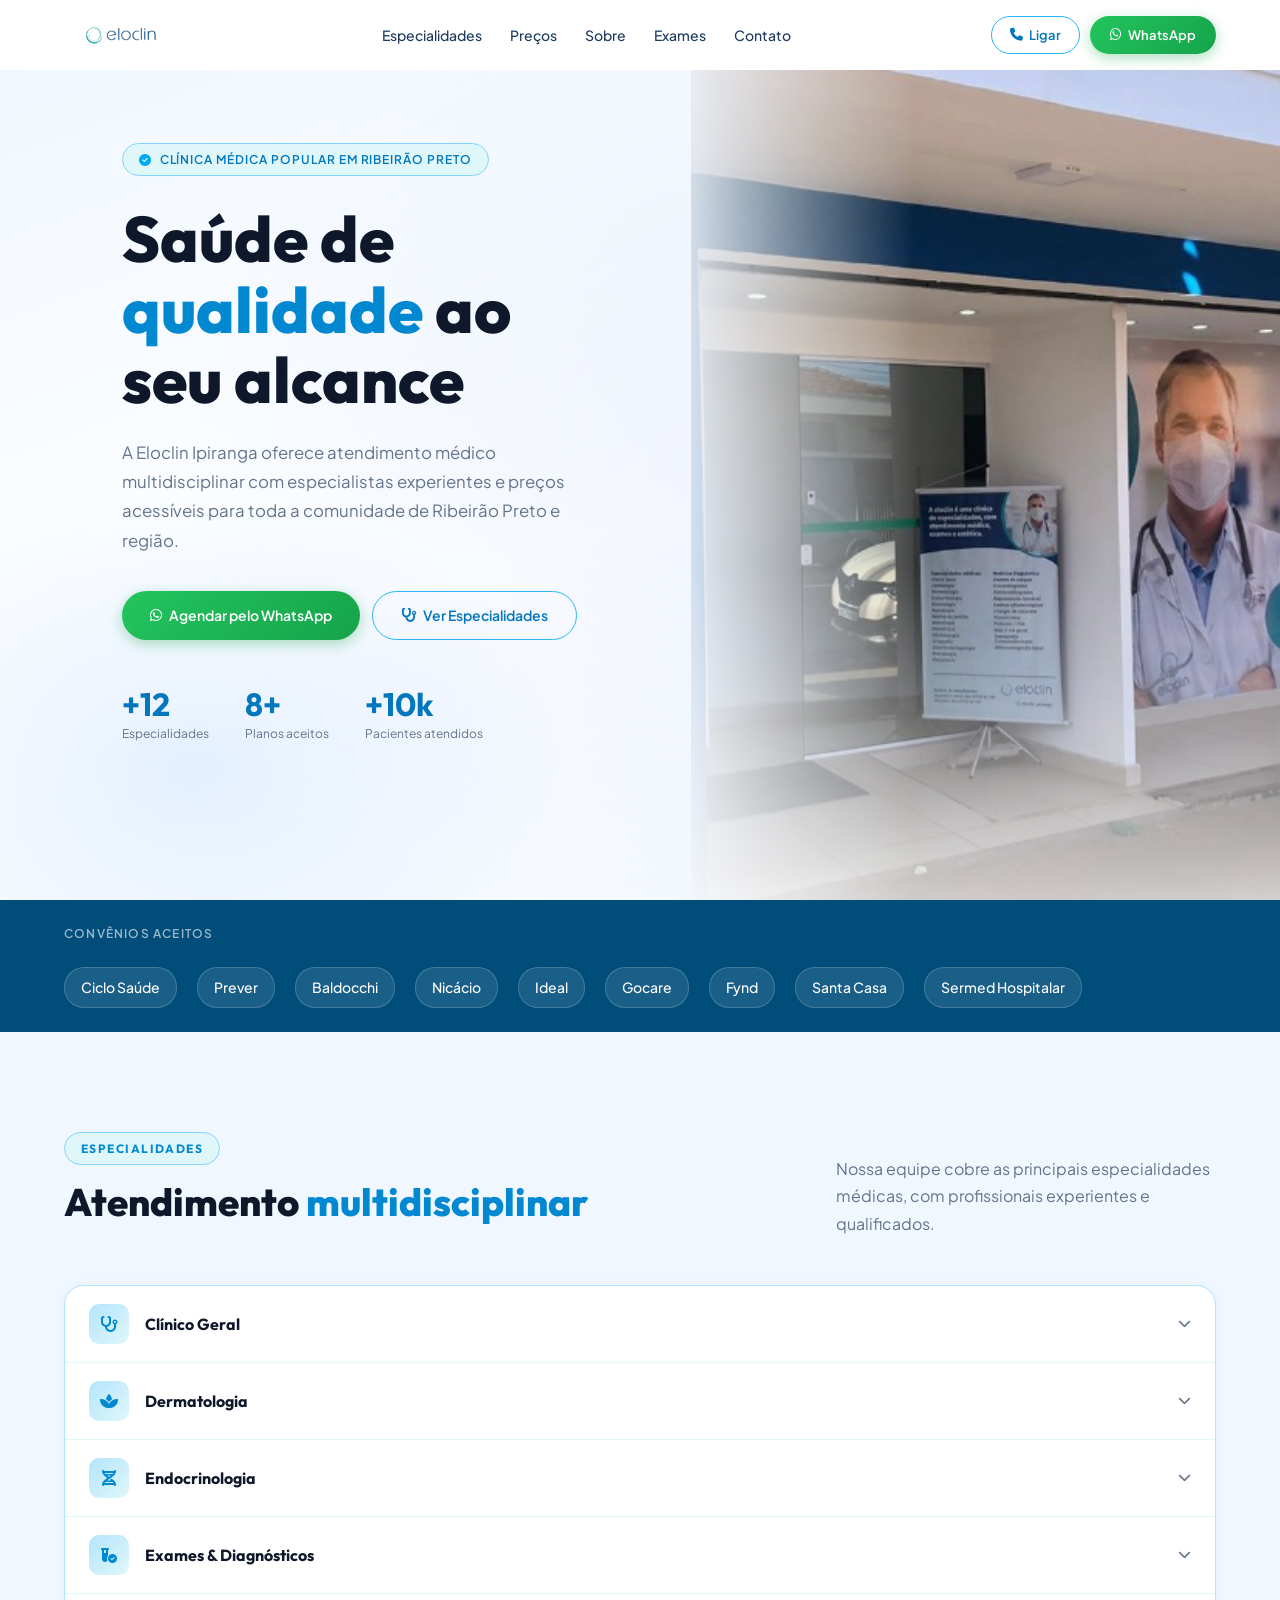
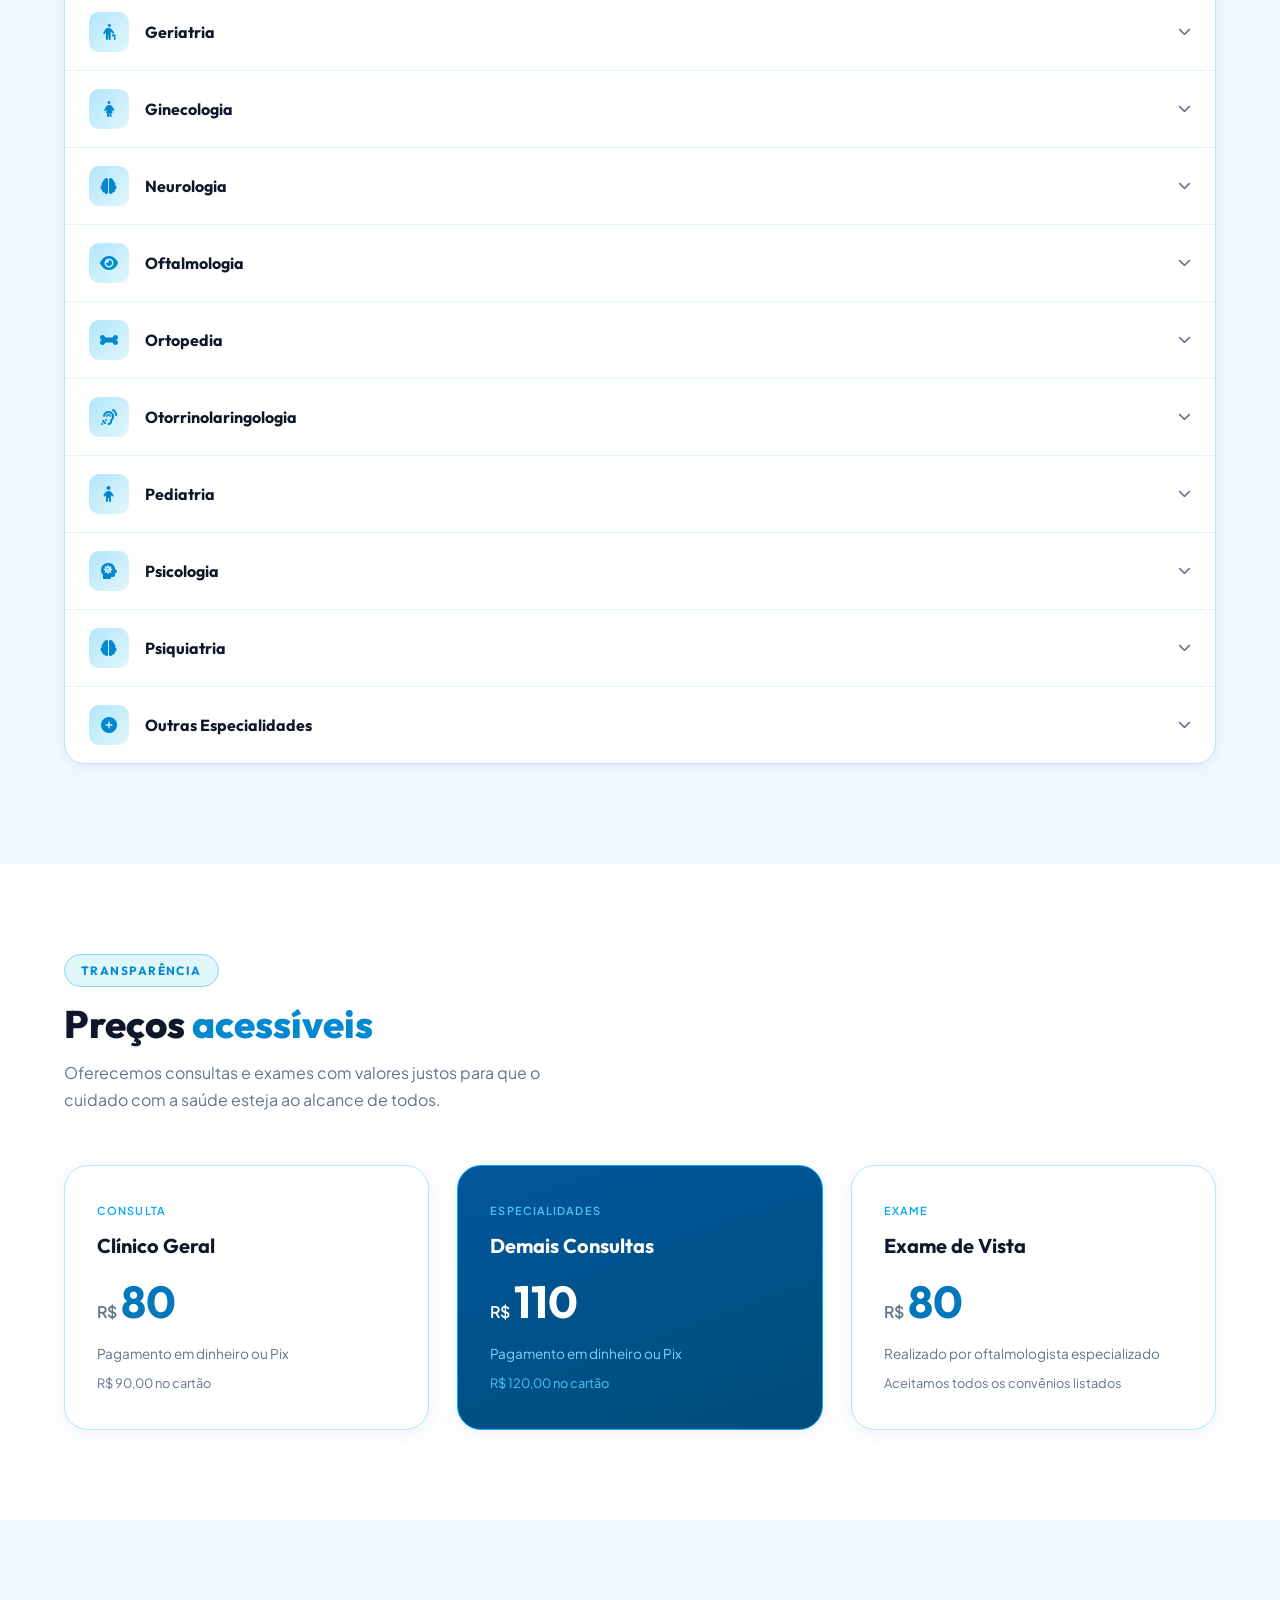
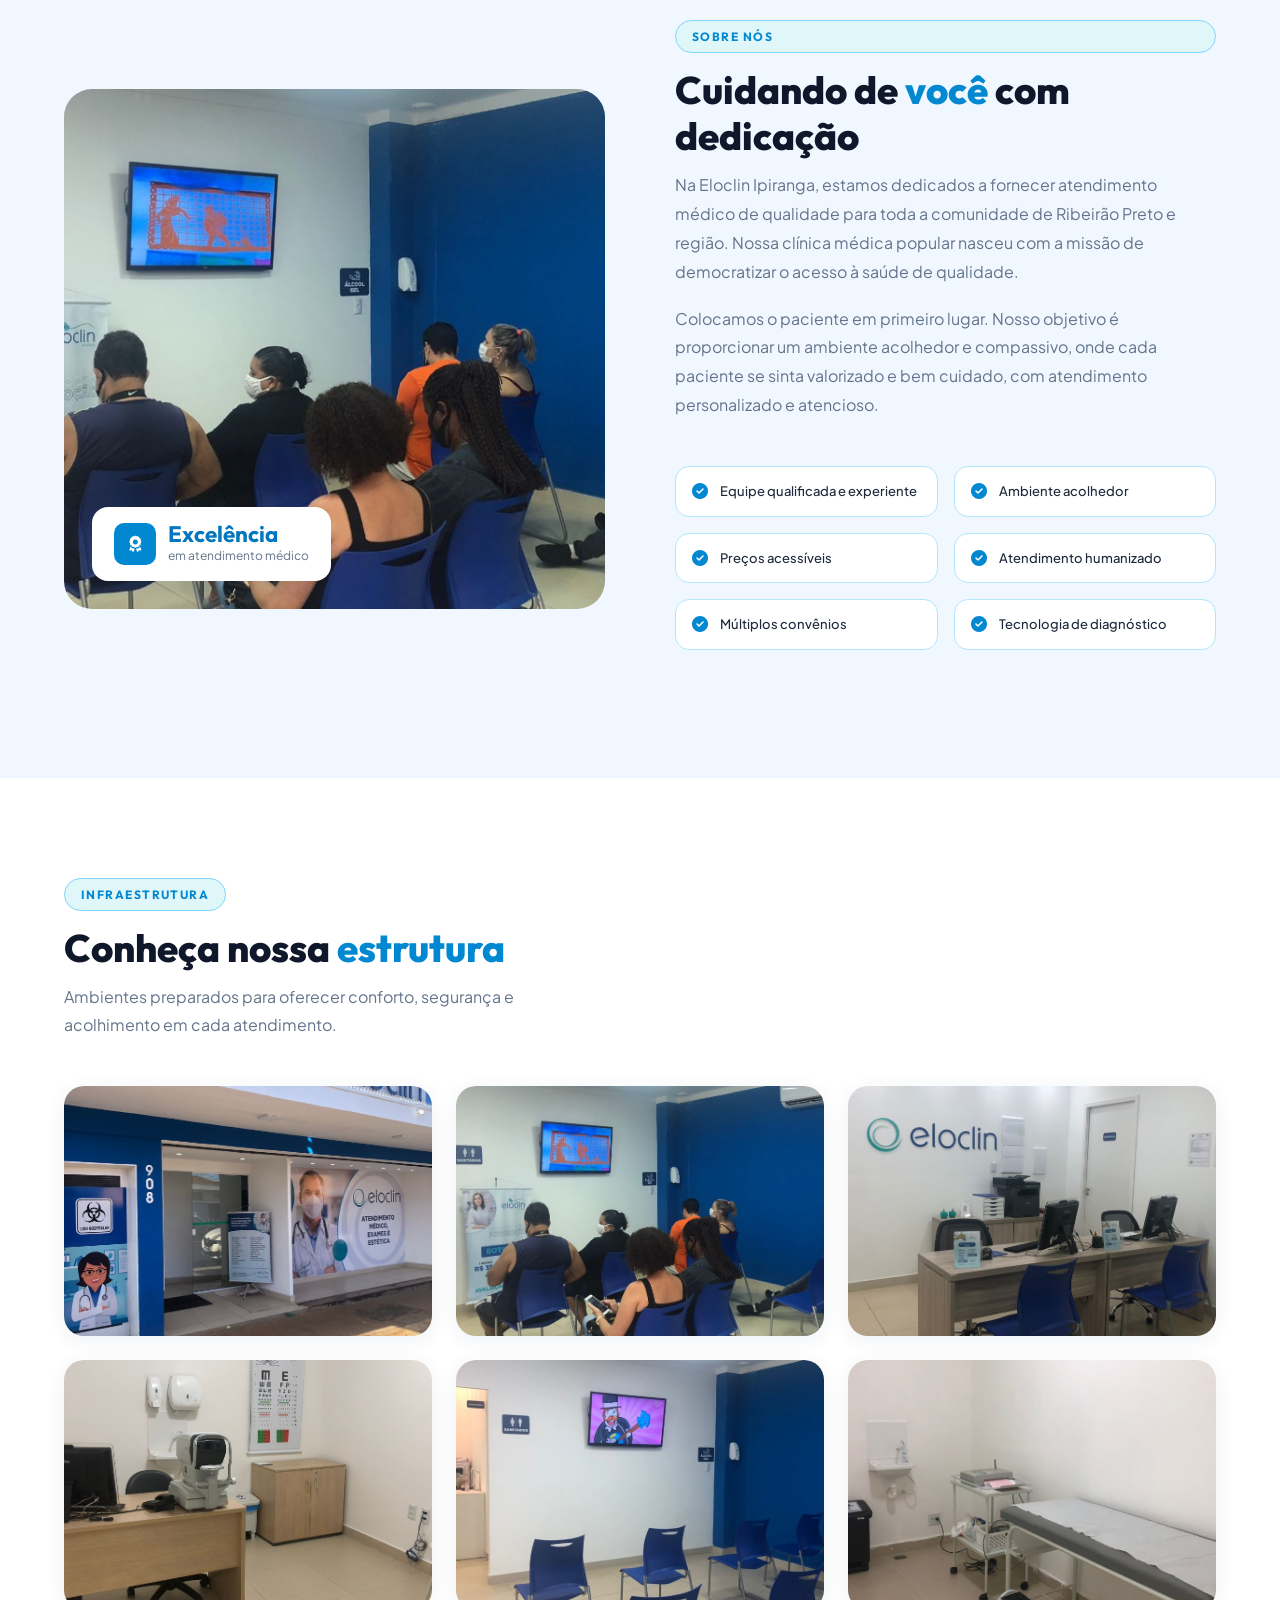
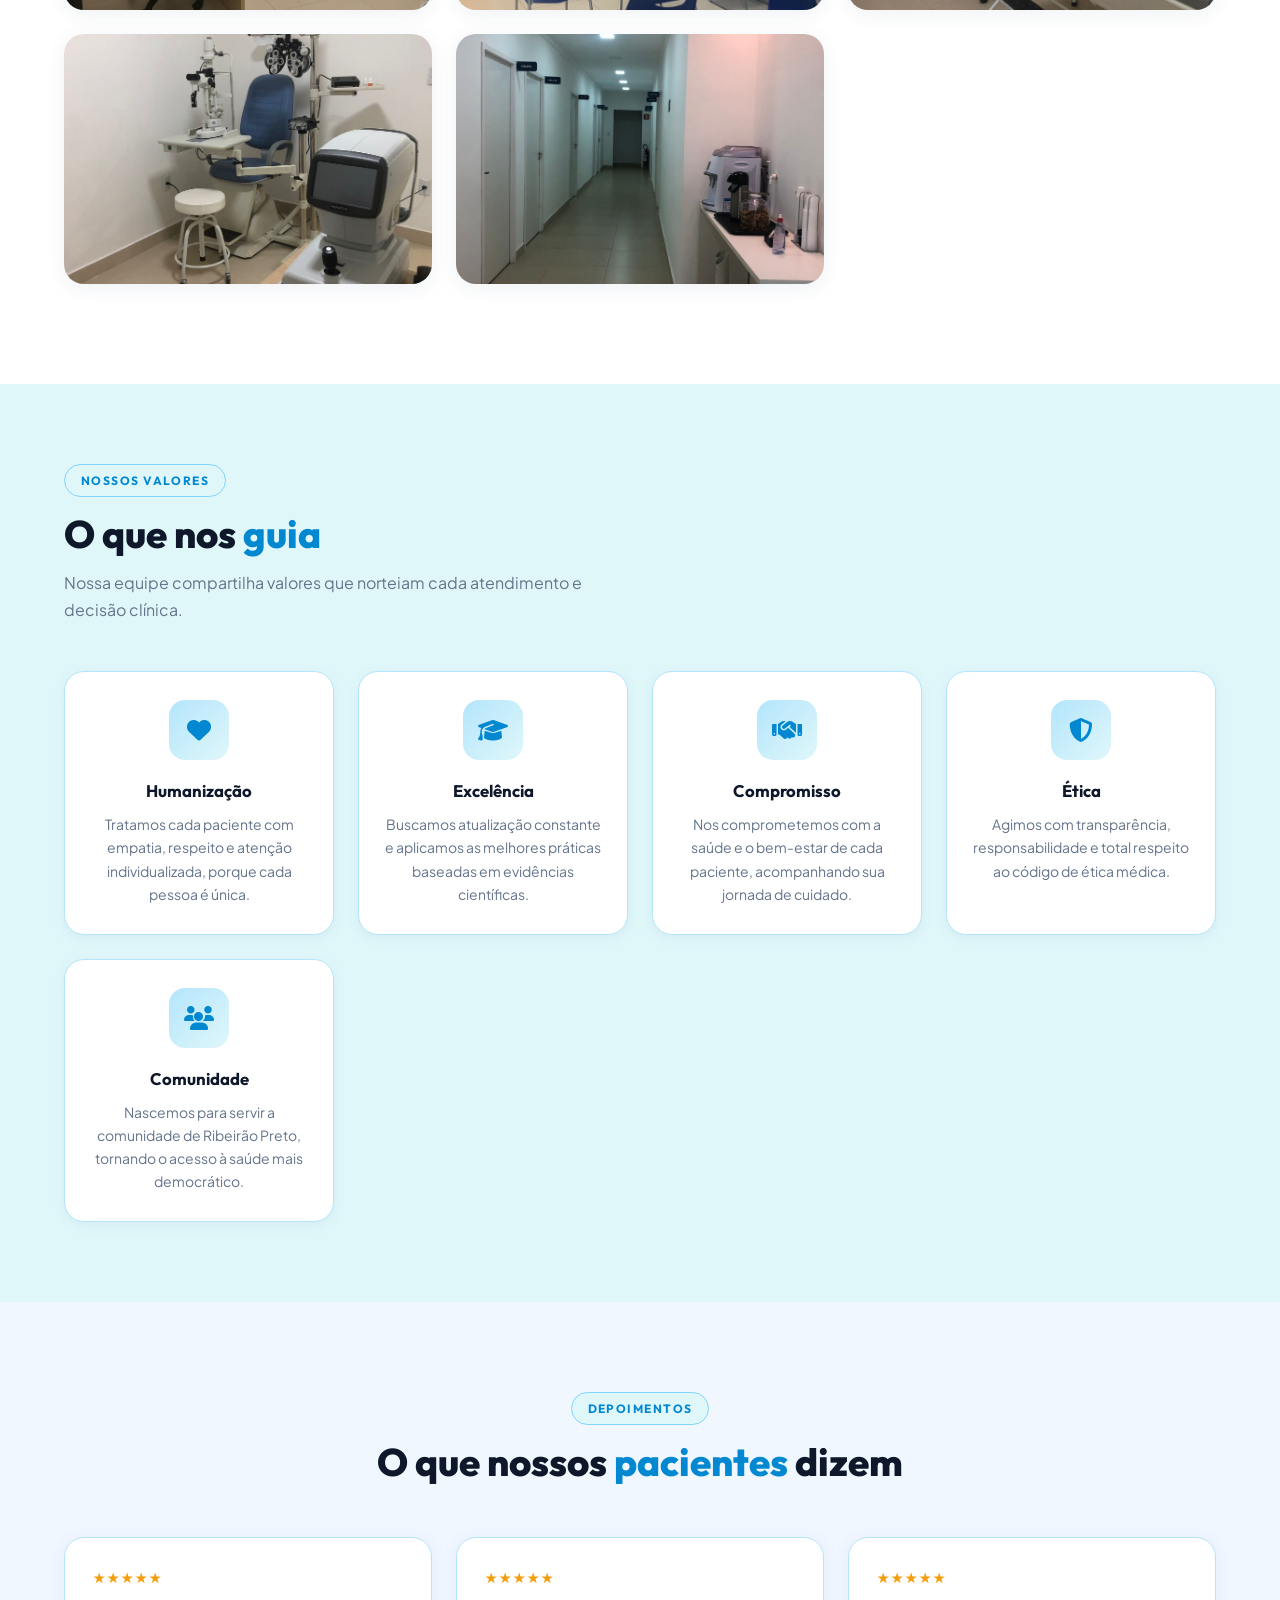
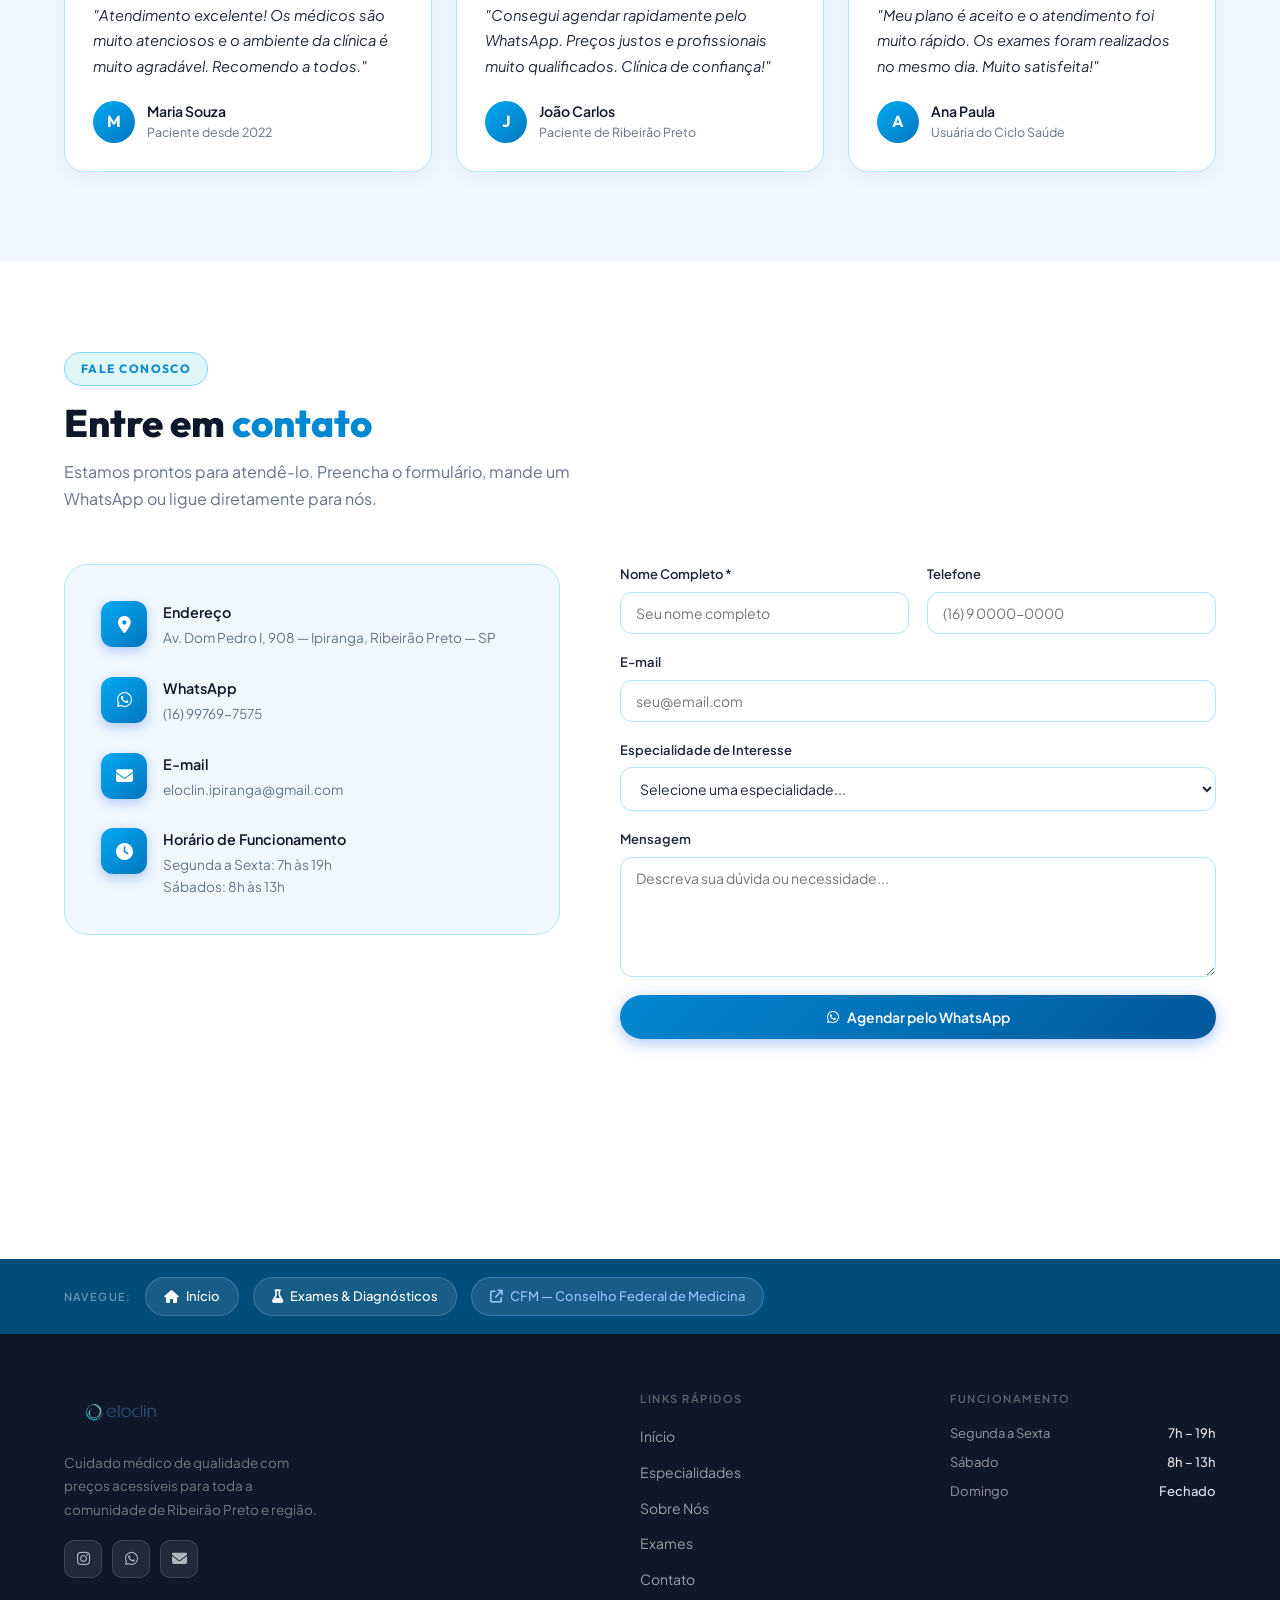
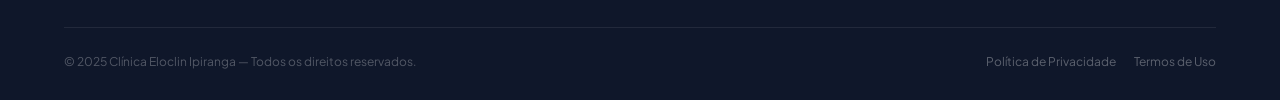
==== backup_site/Eloclin_accordion/Site/index.html @ 365066ef "Renomeando pasta temporária" ====
<!DOCTYPE html>
<html lang="pt-BR">
<head>
  <meta charset="UTF-8">
  <meta name="viewport" content="width=device-width, initial-scale=1.0">
  <title>Eloclin | Clínica Médica Ipiranga — Ribeirão Preto</title>
  <meta name="description" content="Clínica médica popular em Ribeirão Preto. Consultas acessíveis, +12 especialidades, convênios aceitos e agendamento pelo WhatsApp.">
  <meta property="og:title" content="Eloclin | Clínica Médica Ipiranga — Ribeirão Preto">
  <meta property="og:description" content="Atendimento médico multidisciplinar com preços acessíveis em Ribeirão Preto.">
  <meta property="og:image" content="https://eloclinipiranga.com.br/imagens/foto1.jpeg">
  <meta property="og:type" content="website">
  <meta property="og:locale" content="pt_BR">
  <link rel="canonical" href="https://eloclinipiranga.com.br/">
  <link rel="icon" type="image/png" sizes="32x32" href="imagens/favicon-32.png">
  <link rel="icon" type="image/png" sizes="16x16" href="imagens/favicon-16.png">
  <link rel="apple-touch-icon" href="imagens/favicon-180.png">
  <link rel="preconnect" href="https://fonts.googleapis.com">
  <link rel="preconnect" href="https://fonts.gstatic.com" crossorigin>
  <link rel="preload" as="style" href="https://fonts.googleapis.com/css2?family=Outfit:wght@300;400;500;600;700;800&family=Plus+Jakarta+Sans:wght@300;400;500;600&display=swap">
  <link href="https://fonts.googleapis.com/css2?family=Outfit:wght@300;400;500;600;700;800&family=Plus+Jakarta+Sans:wght@300;400;500;600&display=swap" rel="stylesheet" media="print" onload="this.media='all'">
  <noscript><link href="https://fonts.googleapis.com/css2?family=Outfit:wght@300;400;500;600;700;800&family=Plus+Jakarta+Sans:wght@300;400;500;600&display=swap" rel="stylesheet"></noscript>
  <link rel="stylesheet" href="https://cdnjs.cloudflare.com/ajax/libs/font-awesome/6.5.0/css/all.min.css">
  <link rel="stylesheet" href="styles.css">
  <script type="application/ld+json">
    {
      "@context": "https://schema.org",
      "@type": "MedicalClinic",
      "name": "Eloclin Ipiranga",
      "telephone": "+5516997697575",
      "email": "eloclin.ipiranga@gmail.com",
      "address": {
        "@type": "PostalAddress",
        "streetAddress": "Av. Dom Pedro I, 908",
        "addressLocality": "Ribeirão Preto",
        "addressRegion": "SP",
        "addressCountry": "BR"
      },
      "openingHours": ["Mo-Fr 07:00-19:00", "Sa 08:00-13:00"]
    }
  </script>
</head>
<body>

<!-- HEADER -->
<header id="main-header">
  <a href="index.html" class="logo">
    <img src="imagens/Logo Eloclin.png" alt="Logo Eloclin" class="logo-image">
  </a>
  <nav id="main-nav" aria-label="Navegação principal">
    <a href="#servicos">Especialidades</a>
    <a href="#precos">Preços</a>
    <a href="#sobre">Sobre</a>
    <a href="exames.html">Exames</a>
    <a href="#contato">Contato</a>
  </nav>
  <div class="header-actions">
    <a href="tel:5516997697575" class="btn-outline"><i class="fa-solid fa-phone"></i> Ligar</a>
    <a href="https://wa.me/5516997697575" target="_blank" rel="noopener" class="btn-whatsapp"><i class="fa-brands fa-whatsapp"></i> WhatsApp</a>
  </div>
  <button type="button" class="hamburger" id="menu-toggle" aria-label="Abrir menu" aria-controls="main-nav" aria-expanded="false">
    <span></span><span></span><span></span>
  </button>
</header>

<!-- HERO -->
<section id="hero">
  <div class="hero-bg"></div>
  <div class="hero-blob"></div>
  <div class="hero-blob-2"></div>
  <div class="hero-image-wrap">
    <img src="imagens/foto1.jpeg" alt="Fachada da Eloclin Ipiranga" width="1038" height="537" decoding="async">
  </div>
  <div class="hero-content">
    <div class="hero-badge"><i class="fa-solid fa-circle-check"></i> Clínica Médica Popular em Ribeirão Preto</div>
    <h1>Saúde de <em>qualidade</em> ao seu alcance</h1>
    <p>A Eloclin Ipiranga oferece atendimento médico multidisciplinar com especialistas experientes e preços acessíveis para toda a comunidade de Ribeirão Preto e região.</p>
    <div class="hero-actions">
      <a href="https://wa.me/5516997697575" target="_blank" rel="noopener" class="btn-whatsapp"><i class="fa-brands fa-whatsapp"></i> Agendar pelo WhatsApp</a>
      <a href="#servicos" class="btn-outline"><i class="fa-solid fa-stethoscope"></i> Ver Especialidades</a>
    </div>
    <div class="hero-stats">
      <div class="stat"><span class="stat-num">+12</span><span class="stat-label">Especialidades</span></div>
      <div class="stat"><span class="stat-num">8+</span><span class="stat-label">Planos aceitos</span></div>
      <div class="stat"><span class="stat-num">+10k</span><span class="stat-label">Pacientes atendidos</span></div>
    </div>
  </div>
</section>

<!-- CONVÊNIOS STRIP -->
<div class="strip">
  <span class="strip-label">Convênios aceitos</span>
  <div class="strip-items">
    <span class="strip-item">Ciclo Saúde</span>
    <span class="strip-item">Prever</span>
    <span class="strip-item">Baldocchi</span>
    <span class="strip-item">Nicácio</span>
    <span class="strip-item">Ideal</span>
    <span class="strip-item">Gocare</span>
    <span class="strip-item">Fynd</span>
    <span class="strip-item">Santa Casa</span>
    <span class="strip-item">Sermed Hospitalar</span>
  </div>
</div>

<!-- SERVIÇOS -->
<section id="servicos">
  <div class="servicos-intro reveal">
    <div>
      <div class="section-label">Especialidades</div>
      <h2 class="section-title">Atendimento <em>multidisciplinar</em></h2>
    </div>
    <p class="section-sub section-sub--narrow">Nossa equipe cobre as principais especialidades médicas, com profissionais experientes e qualificados.</p>
  </div>
  <div class="accordion reveal" id="especialidades-accordion">

    <div class="acc-item">
      <button class="acc-head" aria-expanded="false">
        <div class="acc-left">
          <div class="acc-icon"><i class="fa-solid fa-stethoscope" aria-hidden="true"></i></div>
          <span class="acc-name">Clínico Geral</span>
        </div>
        <i class="fa-solid fa-chevron-down acc-chevron" aria-hidden="true"></i>
      </button>
      <div class="acc-body" hidden>
        <p>Consultas de rotina, preventivas e acompanhamento de saúde geral para toda a família.</p>
      </div>
    </div>

    <div class="acc-item">
      <button class="acc-head" aria-expanded="false">
        <div class="acc-left">
          <div class="acc-icon"><i class="fa-solid fa-spa" aria-hidden="true"></i></div>
          <span class="acc-name">Dermatologia</span>
        </div>
        <i class="fa-solid fa-chevron-down acc-chevron" aria-hidden="true"></i>
      </button>
      <div class="acc-body" hidden>
        <p>Cuidados com a pele, cabelo e unhas, incluindo diagnóstico e tratamento de doenças cutâneas.</p>
      </div>
    </div>

    <div class="acc-item">
      <button class="acc-head" aria-expanded="false">
        <div class="acc-left">
          <div class="acc-icon"><i class="fa-solid fa-dna" aria-hidden="true"></i></div>
          <span class="acc-name">Endocrinologia</span>
        </div>
        <i class="fa-solid fa-chevron-down acc-chevron" aria-hidden="true"></i>
      </button>
      <div class="acc-body" hidden>
        <p>Diagnóstico e tratamento de distúrbios endócrinos e metabólicos com acompanhamento especializado.</p>
      </div>
    </div>

    <div class="acc-item">
      <button class="acc-head" aria-expanded="false">
        <div class="acc-left">
          <div class="acc-icon"><i class="fa-solid fa-vial-circle-check" aria-hidden="true"></i></div>
          <span class="acc-name">Exames & Diagnósticos</span>
        </div>
        <i class="fa-solid fa-chevron-down acc-chevron" aria-hidden="true"></i>
      </button>
      <div class="acc-body" hidden>
        <p>Eletrocardiograma, mapeamento cerebral, exames de sangue, tomografia e muito mais. <a href="exames.html" class="acc-link">Ver todos os exames <i class="fa-solid fa-arrow-right" aria-hidden="true"></i></a></p>
      </div>
    </div>

    <div class="acc-item">
      <button class="acc-head" aria-expanded="false">
        <div class="acc-left">
          <div class="acc-icon"><i class="fa-solid fa-person-cane" aria-hidden="true"></i></div>
          <span class="acc-name">Geriatria</span>
        </div>
        <i class="fa-solid fa-chevron-down acc-chevron" aria-hidden="true"></i>
      </button>
      <div class="acc-body" hidden>
        <p>Cuidados especializados para idosos, com abordagem integral e humanizada.</p>
      </div>
    </div>

    <div class="acc-item">
      <button class="acc-head" aria-expanded="false">
        <div class="acc-left">
          <div class="acc-icon"><i class="fa-solid fa-person-dress" aria-hidden="true"></i></div>
          <span class="acc-name">Ginecologia</span>
        </div>
        <i class="fa-solid fa-chevron-down acc-chevron" aria-hidden="true"></i>
      </button>
      <div class="acc-body" hidden>
        <p>Atendimento especializado na saúde da mulher em todas as fases da vida.</p>
      </div>
    </div>

    <div class="acc-item">
      <button class="acc-head" aria-expanded="false">
        <div class="acc-left">
          <div class="acc-icon"><i class="fa-solid fa-brain" aria-hidden="true"></i></div>
          <span class="acc-name">Neurologia</span>
        </div>
        <i class="fa-solid fa-chevron-down acc-chevron" aria-hidden="true"></i>
      </button>
      <div class="acc-body" hidden>
        <p>Avaliação e tratamento de doenças do sistema nervoso central e periférico.</p>
      </div>
    </div>

    <div class="acc-item">
      <button class="acc-head" aria-expanded="false">
        <div class="acc-left">
          <div class="acc-icon"><i class="fa-solid fa-eye" aria-hidden="true"></i></div>
          <span class="acc-name">Oftalmologia</span>
        </div>
        <i class="fa-solid fa-chevron-down acc-chevron" aria-hidden="true"></i>
      </button>
      <div class="acc-body" hidden>
        <p>Exames de acuidade visual, prescrição de óculos e tratamento de doenças oculares.</p>
      </div>
    </div>

    <div class="acc-item">
      <button class="acc-head" aria-expanded="false">
        <div class="acc-left">
          <div class="acc-icon"><i class="fa-solid fa-bone" aria-hidden="true"></i></div>
          <span class="acc-name">Ortopedia</span>
        </div>
        <i class="fa-solid fa-chevron-down acc-chevron" aria-hidden="true"></i>
      </button>
      <div class="acc-body" hidden>
        <p>Diagnóstico e tratamento de doenças dos ossos, articulações e músculos.</p>
      </div>
    </div>

    <div class="acc-item">
      <button class="acc-head" aria-expanded="false">
        <div class="acc-left">
          <div class="acc-icon"><i class="fa-solid fa-ear-listen" aria-hidden="true"></i></div>
          <span class="acc-name">Otorrinolaringologia</span>
        </div>
        <i class="fa-solid fa-chevron-down acc-chevron" aria-hidden="true"></i>
      </button>
      <div class="acc-body" hidden>
        <p>Diagnóstico e tratamento de doenças dos ouvidos, nariz, garganta e vias aéreas.</p>
      </div>
    </div>

    <div class="acc-item">
      <button class="acc-head" aria-expanded="false">
        <div class="acc-left">
          <div class="acc-icon"><i class="fa-solid fa-child" aria-hidden="true"></i></div>
          <span class="acc-name">Pediatria</span>
        </div>
        <i class="fa-solid fa-chevron-down acc-chevron" aria-hidden="true"></i>
      </button>
      <div class="acc-body" hidden>
        <p>Atendimento especializado para crianças, desde o nascimento até a adolescência.</p>
      </div>
    </div>

    <div class="acc-item">
      <button class="acc-head" aria-expanded="false">
        <div class="acc-left">
          <div class="acc-icon"><i class="fa-solid fa-head-side-virus" aria-hidden="true"></i></div>
          <span class="acc-name">Psicologia</span>
        </div>
        <i class="fa-solid fa-chevron-down acc-chevron" aria-hidden="true"></i>
      </button>
      <div class="acc-body" hidden>
        <p>Avaliação e acompanhamento psicológico para bem-estar mental e emocional.</p>
      </div>
    </div>

    <div class="acc-item">
      <button class="acc-head" aria-expanded="false">
        <div class="acc-left">
          <div class="acc-icon"><i class="fa-solid fa-brain" aria-hidden="true"></i></div>
          <span class="acc-name">Psiquiatria</span>
        </div>
        <i class="fa-solid fa-chevron-down acc-chevron" aria-hidden="true"></i>
      </button>
      <div class="acc-body" hidden>
        <p>Diagnóstico e tratamento de transtornos mentais com abordagem humanizada e acolhedora.</p>
      </div>
    </div>

    <div class="acc-item acc-item--last">
      <button class="acc-head" aria-expanded="false">
        <div class="acc-left">
          <div class="acc-icon"><i class="fa-solid fa-circle-plus" aria-hidden="true"></i></div>
          <span class="acc-name">Outras Especialidades</span>
        </div>
        <i class="fa-solid fa-chevron-down acc-chevron" aria-hidden="true"></i>
      </button>
      <div class="acc-body" hidden>
        <p>Não encontrou o que procura? Entre em contato e verifique a disponibilidade de outras especialidades.</p>
      </div>
    </div>

  </div>
</section>

<!-- PREÇOS -->
<section id="precos">
  <div class="reveal">
    <div class="section-label">Transparência</div>
    <h2 class="section-title">Preços <em>acessíveis</em></h2>
    <p class="section-sub">Oferecemos consultas e exames com valores justos para que o cuidado com a saúde esteja ao alcance de todos.</p>
  </div>
  <div class="precos-grid">
    <div class="preco-card reveal">
      <div class="preco-badge">Consulta</div>
      <h3>Clínico Geral</h3>
      <div class="preco-valor">
        <span class="preco-cifra">R$</span>
        <span class="preco-num">80</span>
      </div>
      <p class="preco-desc">Pagamento em dinheiro ou Pix</p>
      <p class="preco-alt">R$ 90,00 no cartão</p>
    </div>
    <div class="preco-card destaque reveal">
      <div class="preco-badge">Especialidades</div>
      <h3>Demais Consultas</h3>
      <div class="preco-valor">
        <span class="preco-cifra">R$</span>
        <span class="preco-num">110</span>
      </div>
      <p class="preco-desc">Pagamento em dinheiro ou Pix</p>
      <p class="preco-alt">R$ 120,00 no cartão</p>
    </div>
    <div class="preco-card reveal">
      <div class="preco-badge">Exame</div>
      <h3>Exame de Vista</h3>
      <div class="preco-valor">
        <span class="preco-cifra">R$</span>
        <span class="preco-num">80</span>
      </div>
      <p class="preco-desc">Realizado por oftalmologista especializado</p>
      <p class="preco-alt">Aceitamos todos os convênios listados</p>
    </div>
  </div>
</section>

<!-- SOBRE -->
<section id="sobre">
  <div class="sobre-grid">
    <div class="sobre-visual reveal">
      <img src="imagens/foto2.jpeg" alt="Sala de espera da Eloclin Ipiranga" width="1011" height="536" loading="lazy" decoding="async">
      <div class="sobre-tag">
        <div class="sobre-tag-icon"><i class="fa-solid fa-award"></i></div>
        <div>
          <div class="sobre-tag-num">Excelência</div>
          <div class="sobre-tag-text">em atendimento médico</div>
        </div>
      </div>
    </div>
    <div class="sobre-text reveal">
      <div class="section-label">Sobre Nós</div>
      <h2 class="section-title">Cuidando de <em>você</em> com dedicação</h2>
      <p>Na Eloclin Ipiranga, estamos dedicados a fornecer atendimento médico de qualidade para toda a comunidade de Ribeirão Preto e região. Nossa clínica médica popular nasceu com a missão de democratizar o acesso à saúde de qualidade.</p>
      <p>Colocamos o paciente em primeiro lugar. Nosso objetivo é proporcionar um ambiente acolhedor e compassivo, onde cada paciente se sinta valorizado e bem cuidado, com atendimento personalizado e atencioso.</p>
      <div class="sobre-items">
        <div class="sobre-item"><i class="fa-solid fa-check-circle"></i><span>Equipe qualificada e experiente</span></div>
        <div class="sobre-item"><i class="fa-solid fa-check-circle"></i><span>Ambiente acolhedor</span></div>
        <div class="sobre-item"><i class="fa-solid fa-check-circle"></i><span>Preços acessíveis</span></div>
        <div class="sobre-item"><i class="fa-solid fa-check-circle"></i><span>Atendimento humanizado</span></div>
        <div class="sobre-item"><i class="fa-solid fa-check-circle"></i><span>Múltiplos convênios</span></div>
        <div class="sobre-item"><i class="fa-solid fa-check-circle"></i><span>Tecnologia de diagnóstico</span></div>
      </div>
    </div>
  </div>
</section>

<!-- ESTRUTURA -->
<section id="estrutura">
  <div class="reveal">
    <div class="section-label">Infraestrutura</div>
    <h2 class="section-title">Conheça nossa <em>estrutura</em></h2>
    <p class="section-sub">Ambientes preparados para oferecer conforto, segurança e acolhimento em cada atendimento.</p>
  </div>
  <div class="estrutura-grid">
    <button type="button" class="estrutura-item reveal" aria-label="Ampliar foto da fachada da clínica Eloclin">
      <img src="imagens/foto1.jpeg" alt="Fachada da Eloclin Ipiranga na Avenida Dom Pedro I" class="foto-estrutura" width="1038" height="537" loading="lazy" decoding="async">
    </button>
    <button type="button" class="estrutura-item reveal" aria-label="Ampliar foto da sala de espera da clínica Eloclin">
      <img src="imagens/foto2.jpeg" alt="Sala de espera da Eloclin com pacientes aguardando atendimento" class="foto-estrutura" width="1011" height="536" loading="lazy" decoding="async">
    </button>
    <button type="button" class="estrutura-item reveal" aria-label="Ampliar foto da recepção da clínica Eloclin">
      <img src="imagens/foto3.jpeg" alt="Recepção da Eloclin com balcões de atendimento e identidade visual da clínica" class="foto-estrutura" width="1035" height="534" loading="lazy" decoding="async">
    </button>
    <button type="button" class="estrutura-item reveal" aria-label="Ampliar foto da sala de exames oftalmológicos da clínica Eloclin">
      <img src="imagens/foto-04.jpeg" alt="Sala de exames oftalmológicos da Eloclin com equipamento de avaliação visual" class="foto-estrutura" width="1031" height="532" loading="lazy" decoding="async">
    </button>
    <button type="button" class="estrutura-item reveal" aria-label="Ampliar foto da sala de espera da clínica Eloclin">
      <img src="imagens/foto5.jpeg" alt="Sala de espera da Eloclin com cadeiras, televisão e acesso ao corredor interno" class="foto-estrutura" width="1038" height="536" loading="lazy" decoding="async">
    </button>
    <button type="button" class="estrutura-item reveal" aria-label="Ampliar foto do consultório da clínica Eloclin">
      <img src="imagens/foto6.jpeg" alt="Consultório da Eloclin com maca para avaliação médica" class="foto-estrutura" width="1034" height="534" loading="lazy" decoding="async">
    </button>
    <button type="button" class="estrutura-item reveal" aria-label="Ampliar foto do consultório oftalmológico da clínica Eloclin">
      <img src="imagens/foto7.jpeg" alt="Consultório oftalmológico da Eloclin com cadeira e equipamentos de exame de vista" class="foto-estrutura" width="1034" height="537" loading="lazy" decoding="async">
    </button>
    <button type="button" class="estrutura-item reveal" aria-label="Ampliar foto do corredor interno da clínica Eloclin">
      <img src="imagens/foto8.jpeg" alt="Corredor interno da Eloclin com salas identificadas e área de café" class="foto-estrutura" width="1034" height="535" loading="lazy" decoding="async">
    </button>
  </div>
</section>

<div class="gallery-lightbox" id="gallery-lightbox" aria-hidden="true">
  <button type="button" class="lightbox-close" aria-label="Fechar imagem ampliada"><i class="fa-solid fa-xmark"></i></button>
  <button type="button" class="lightbox-nav lightbox-prev" aria-label="Foto anterior"><i class="fa-solid fa-chevron-left"></i></button>
  <figure class="lightbox-content">
    <img src="" alt="" id="lightbox-image">
    <figcaption id="lightbox-caption"></figcaption>
  </figure>
  <button type="button" class="lightbox-nav lightbox-next" aria-label="Próxima foto"><i class="fa-solid fa-chevron-right"></i></button>
</div>

<!-- VALORES -->
<section id="valores">
  <div class="reveal">
    <div class="section-label">Nossos Valores</div>
    <h2 class="section-title">O que nos <em>guia</em></h2>
    <p class="section-sub">Nossa equipe compartilha valores que norteiam cada atendimento e decisão clínica.</p>
  </div>
  <div class="valores-grid">
    <div class="valor-card reveal">
      <div class="valor-icon"><i class="fa-solid fa-heart"></i></div>
      <h3>Humanização</h3>
      <p>Tratamos cada paciente com empatia, respeito e atenção individualizada, porque cada pessoa é única.</p>
    </div>
    <div class="valor-card reveal">
      <div class="valor-icon"><i class="fa-solid fa-graduation-cap"></i></div>
      <h3>Excelência</h3>
      <p>Buscamos atualização constante e aplicamos as melhores práticas baseadas em evidências científicas.</p>
    </div>
    <div class="valor-card reveal">
      <div class="valor-icon"><i class="fa-solid fa-handshake"></i></div>
      <h3>Compromisso</h3>
      <p>Nos comprometemos com a saúde e o bem-estar de cada paciente, acompanhando sua jornada de cuidado.</p>
    </div>
    <div class="valor-card reveal">
      <div class="valor-icon"><i class="fa-solid fa-shield-halved"></i></div>
      <h3>Ética</h3>
      <p>Agimos com transparência, responsabilidade e total respeito ao código de ética médica.</p>
    </div>
    <div class="valor-card reveal">
      <div class="valor-icon"><i class="fa-solid fa-users"></i></div>
      <h3>Comunidade</h3>
      <p>Nascemos para servir a comunidade de Ribeirão Preto, tornando o acesso à saúde mais democrático.</p>
    </div>
  </div>
</section>

<!-- DEPOIMENTOS -->
<section id="depoimentos">
  <div class="reveal section-heading-center">
    <div class="section-label">Depoimentos</div>
    <h2 class="section-title">O que nossos <em>pacientes</em> dizem</h2>
  </div>
  <div class="depo-grid">
    <div class="depo-card reveal">
      <div class="depo-stars" role="img" aria-label="Avaliação: 5 de 5 estrelas">★★★★★</div>
      <p class="depo-text">"Atendimento excelente! Os médicos são muito atenciosos e o ambiente da clínica é muito agradável. Recomendo a todos."</p>
      <div class="depo-author">
        <div class="depo-avatar">M</div>
        <div>
          <div class="depo-name">Maria Souza</div>
          <div class="depo-label">Paciente desde 2022</div>
        </div>
      </div>
    </div>
    <div class="depo-card reveal">
      <div class="depo-stars" role="img" aria-label="Avaliação: 5 de 5 estrelas">★★★★★</div>
      <p class="depo-text">"Consegui agendar rapidamente pelo WhatsApp. Preços justos e profissionais muito qualificados. Clínica de confiança!"</p>
      <div class="depo-author">
        <div class="depo-avatar">J</div>
        <div>
          <div class="depo-name">João Carlos</div>
          <div class="depo-label">Paciente de Ribeirão Preto</div>
        </div>
      </div>
    </div>
    <div class="depo-card reveal">
      <div class="depo-stars" role="img" aria-label="Avaliação: 5 de 5 estrelas">★★★★★</div>
      <p class="depo-text">"Meu plano é aceito e o atendimento foi muito rápido. Os exames foram realizados no mesmo dia. Muito satisfeita!"</p>
      <div class="depo-author">
        <div class="depo-avatar">A</div>
        <div>
          <div class="depo-name">Ana Paula</div>
          <div class="depo-label">Usuária do Ciclo Saúde</div>
        </div>
      </div>
    </div>
  </div>
</section>

<!-- CONTATO -->
<section id="contato">
  <div class="contato-intro reveal">
    <div class="section-label">Fale Conosco</div>
    <h2 class="section-title">Entre em <em>contato</em></h2>
    <p class="section-sub">Estamos prontos para atendê-lo. Preencha o formulário, mande um WhatsApp ou ligue diretamente para nós.</p>
  </div>
  <div class="contato-grid">
    <div>
      <div class="contato-info reveal">
        <div class="contato-item">
          <div class="contato-icon"><i class="fa-solid fa-location-dot"></i></div>
          <div>
            <div class="contato-item-title">Endereço</div>
            <div class="contato-item-text">Av. Dom Pedro I, 908 — Ipiranga, Ribeirão Preto — SP</div>
          </div>
        </div>
        <div class="contato-item">
          <div class="contato-icon"><i class="fa-brands fa-whatsapp"></i></div>
          <div>
            <div class="contato-item-title">WhatsApp</div>
            <div class="contato-item-text">(16) 99769-7575</div>
          </div>
        </div>
        <div class="contato-item">
          <div class="contato-icon"><i class="fa-solid fa-envelope"></i></div>
          <div>
            <div class="contato-item-title">E-mail</div>
            <div class="contato-item-text">eloclin.ipiranga@gmail.com</div>
          </div>
        </div>
        <div class="contato-item">
          <div class="contato-icon"><i class="fa-solid fa-clock"></i></div>
          <div>
            <div class="contato-item-title">Horário de Funcionamento</div>
            <div class="contato-item-text">Segunda a Sexta: 7h às 19h<br>Sábados: 8h às 13h</div>
          </div>
        </div>
      </div>
      <div class="map-wrap reveal">
        <iframe
          src="https://maps.google.com/maps?hl=pt-BR&amp;q=Av.%20Dom%20Pedro%20I%2C%20908%20-%20Ipiranga%2C%20Ribeir%C3%A3o%20Preto%20-%20SP&amp;t=&amp;z=16&amp;ie=UTF8&amp;iwloc=B&amp;output=embed"
          allowfullscreen="" loading="lazy" referrerpolicy="no-referrer-when-downgrade"
          title="Localização Eloclin Ipiranga — Ribeirão Preto"></iframe>
      </div>
    </div>
    <div class="reveal">
      <form class="contact-form" onsubmit="handleForm(event)">
        <div class="form-row">
          <div class="form-group">
            <label for="nome">Nome Completo *</label>
            <input type="text" id="nome" name="nome" placeholder="Seu nome completo" required>
          </div>
          <div class="form-group">
            <label for="telefone">Telefone</label>
            <input type="tel" id="telefone" name="telefone" placeholder="(16) 9 0000-0000">
          </div>
        </div>
        <div class="form-group">
          <label for="email">E-mail</label>
          <input type="email" id="email" name="email" placeholder="seu@email.com">
        </div>
        <div class="form-group">
          <label for="especialidade">Especialidade de Interesse</label>
          <select id="especialidade" name="especialidade">
            <option value="">Selecione uma especialidade...</option>
            <option>Clínico Geral</option>
            <option>Dermatologia</option>
            <option>Endocrinologia</option>
            <option>Exames & Diagnósticos</option>
            <option>Geriatria</option>
            <option>Ginecologia</option>
            <option>Neurologia</option>
            <option>Oftalmologia</option>
            <option>Ortopedia</option>
            <option>Otorrinolaringologia</option>
            <option>Pediatria</option>
            <option>Psicologia</option>
            <option>Psiquiatria</option>
            <option>Outras Especialidades</option>
          </select>
        </div>
        <div class="form-group">
          <label for="mensagem">Mensagem</label>
          <textarea id="mensagem" name="mensagem" placeholder="Descreva sua dúvida ou necessidade..."></textarea>
        </div>
        <button type="submit" class="btn-form"><i class="fa-brands fa-whatsapp"></i> Agendar pelo WhatsApp</button>
      </form>
    </div>
  </div>
</section>

<!-- PAGE LINKS BAR -->
<div class="page-links-bar">
  <span>Navegue:</span>
  <a href="index.html"><i class="fa-solid fa-house"></i> Início</a>
  <a href="exames.html"><i class="fa-solid fa-flask"></i> Exames &amp; Diagnósticos</a>
  <a href="https://www.cfm.org.br" target="_blank" rel="noopener" class="external"><i class="fa-solid fa-arrow-up-right-from-square"></i> CFM — Conselho Federal de Medicina</a>
</div>

<!-- FOOTER -->
<footer>
  <div class="footer-grid">
    <div class="footer-brand">
      <a href="index.html" class="logo">
        <img src="imagens/Logo Eloclin.png" alt="Logo Eloclin" class="logo-image">
      </a>
      <p class="footer-desc">Cuidado médico de qualidade com preços acessíveis para toda a comunidade de Ribeirão Preto e região.</p>
      <div class="footer-socials">
        <a href="https://www.instagram.com/eloclinipiranga/" target="_blank" rel="noopener" title="Instagram"><i class="fa-brands fa-instagram"></i></a>
        <a href="https://wa.me/5516997697575" target="_blank" rel="noopener" title="WhatsApp"><i class="fa-brands fa-whatsapp"></i></a>
        <a href="mailto:eloclin.ipiranga@gmail.com" title="E-mail"><i class="fa-solid fa-envelope"></i></a>
      </div>
    </div>
    <div>
      <div class="footer-col-title">Links Rápidos</div>
      <ul class="footer-links">
        <li><a href="index.html">Início</a></li>
        <li><a href="#servicos">Especialidades</a></li>
        <li><a href="#sobre">Sobre Nós</a></li>
        <li><a href="exames.html">Exames</a></li>
        <li><a href="#contato">Contato</a></li>
      </ul>
    </div>
    <div>
      <div class="footer-col-title">Funcionamento</div>
      <ul class="footer-hours">
        <li><span class="day">Segunda a Sexta</span><span class="time">7h – 19h</span></li>
        <li><span class="day">Sábado</span><span class="time">8h – 13h</span></li>
        <li><span class="day">Domingo</span><span class="time">Fechado</span></li>
      </ul>
    </div>
  </div>
  <div class="footer-bottom">
    <div class="footer-copy">© 2025 Clínica Eloclin Ipiranga — Todos os direitos reservados.</div>
    <div class="footer-bottom-links">
      <a href="politica-de-privacidade.html">Política de Privacidade</a>
      <a href="termos-de-uso.html">Termos de Uso</a>
    </div>
  </div>
</footer>

<script>
  const header = document.getElementById('main-header');
  const nav = document.getElementById('main-nav');
  const menuToggle = document.getElementById('menu-toggle');

  menuToggle.addEventListener('click', () => {
    const isOpen = nav.classList.toggle('open');
    menuToggle.classList.toggle('open', isOpen);
    menuToggle.setAttribute('aria-expanded', String(isOpen));
    menuToggle.setAttribute('aria-label', isOpen ? 'Fechar menu' : 'Abrir menu');
  });

  nav.querySelectorAll('a').forEach(link => {
    link.addEventListener('click', () => {
      nav.classList.remove('open');
      menuToggle.classList.remove('open');
      menuToggle.setAttribute('aria-expanded', 'false');
      menuToggle.setAttribute('aria-label', 'Abrir menu');
    });
  });

  window.addEventListener('scroll', () => {
    header.classList.toggle('scrolled', window.scrollY > 40);
  });

  const observer = new IntersectionObserver((entries) => {
    entries.forEach(e => {
      if (e.isIntersecting) { e.target.classList.add('visible'); observer.unobserve(e.target); }
    });
  }, { threshold: 0.10 });
  document.querySelectorAll('.reveal').forEach(el => observer.observe(el));

  function handleForm(e) {
    e.preventDefault();
    const form = e.target;
    const btn = e.target.querySelector('.btn-form');
    const nome = document.getElementById('nome').value.trim();
    const telefone = document.getElementById('telefone').value.trim();
    const email = document.getElementById('email').value.trim();
    const especialidade = document.getElementById('especialidade').value || 'uma consulta';
    const mensagem = document.getElementById('mensagem').value.trim();
    const texto = [
      `Olá! Sou ${nome} e gostaria de agendar ${especialidade}.`,
      telefone ? `Telefone: ${telefone}` : '',
      email ? `E-mail: ${email}` : '',
      mensagem ? `Mensagem: ${mensagem}` : ''
    ].filter(Boolean).join('\n');

    btn.innerHTML = '<i class="fa-brands fa-whatsapp"></i> Abrindo WhatsApp...';
    window.open('https://wa.me/5516997697575?text=' + encodeURIComponent(texto), '_blank', 'noopener');
    setTimeout(() => {
      btn.innerHTML = '<i class="fa-brands fa-whatsapp"></i> Agendar pelo WhatsApp';
      form.reset();
    }, 1200);
  }

  const galleryItems = Array.from(document.querySelectorAll('.estrutura-item'));
  const lightbox = document.getElementById('gallery-lightbox');
  const lightboxImage = document.getElementById('lightbox-image');
  const lightboxCaption = document.getElementById('lightbox-caption');
  const closeLightbox = document.querySelector('.lightbox-close');
  const prevLightbox = document.querySelector('.lightbox-prev');
  const nextLightbox = document.querySelector('.lightbox-next');
  let currentGalleryIndex = 0;

  function showGalleryImage(index) {
    currentGalleryIndex = (index + galleryItems.length) % galleryItems.length;
    const image = galleryItems[currentGalleryIndex].querySelector('img');
    lightboxImage.src = image.src;
    lightboxImage.alt = image.alt;
    lightboxCaption.textContent = image.alt;
  }

  function openGallery(index) {
    showGalleryImage(index);
    lightbox.classList.add('active');
    lightbox.setAttribute('aria-hidden', 'false');
    document.body.classList.add('lightbox-open');
    closeLightbox.focus();
  }

  function closeGallery() {
    lightbox.classList.remove('active');
    lightbox.setAttribute('aria-hidden', 'true');
    document.body.classList.remove('lightbox-open');
  }

  galleryItems.forEach((item, index) => {
    item.addEventListener('click', () => openGallery(index));
  });

  closeLightbox.addEventListener('click', closeGallery);
  prevLightbox.addEventListener('click', () => showGalleryImage(currentGalleryIndex - 1));
  nextLightbox.addEventListener('click', () => showGalleryImage(currentGalleryIndex + 1));
  lightbox.addEventListener('click', (e) => {
    if (e.target === lightbox) closeGallery();
  });

  document.addEventListener('keydown', (e) => {
    if (!lightbox.classList.contains('active')) return;
    if (e.key === 'Escape') closeGallery();
    if (e.key === 'ArrowLeft') showGalleryImage(currentGalleryIndex - 1);
    if (e.key === 'ArrowRight') showGalleryImage(currentGalleryIndex + 1);
  });

  // ─── ACCORDION ───────────────────────────────────────────
  document.querySelectorAll('.acc-head').forEach(btn => {
    btn.addEventListener('click', () => {
      const item   = btn.parentElement;
      const body   = item.querySelector('.acc-body');
      const isOpen = btn.getAttribute('aria-expanded') === 'true';

      // Fecha todos os outros
      document.querySelectorAll('.acc-item').forEach(other => {
        other.querySelector('.acc-head').setAttribute('aria-expanded', 'false');
        other.querySelector('.acc-body').hidden = true;
        other.classList.remove('acc-open');
      });

      // Abre ou fecha o clicado
      if (!isOpen) {
        btn.setAttribute('aria-expanded', 'true');
        body.hidden = false;
        item.classList.add('acc-open');
      }
    });
  });

</script>
</body>
</html>
---- backup_site/Eloclin_accordion/Site/styles.css ----
/* ═══════════════════════════════════════════════════════════════════════════ */
/* ELOCLIN IPIRANGA - GLOBAL STYLES                                             */
/* ═══════════════════════════════════════════════════════════════════════════ */

/* ─── COLOR & TYPOGRAPHY VARIABLES ─── */
:root {
  --blue-50:  #e0f7fa;
  --blue-100: #b3e5fc;
  --blue-200: #81d4fa;
  --blue-300: #4fc3f7;
  --blue-400: #29b6f6;
  --blue-500: #03a9f4;
  --blue-600: #0288d1;
  --blue-700: #0277bd;
  --blue-800: #01579b;
  --blue-900: #004d7a;
  --sky:      #0ea5e9;
  --ice:      #f0f7ff;
  --dark:     #0f172a;
  --mid:      #1e3a5f;
  --text:     #1e293b;
  --muted:    #64748b;
  --white:    #ffffff;
  --shadow-blue: 0 20px 60px rgba(37,99,235,0.18);
  --shadow-soft: 0 8px 32px rgba(30,58,95,0.10);
  --font-display: 'Outfit', -apple-system, BlinkMacSystemFont, sans-serif;
  --font-body: 'Plus Jakarta Sans', sans-serif;
}

/* ─── RESET ─── */
*, *::before, *::after {
  box-sizing: border-box;
  margin: 0;
  padding: 0;
}

html { scroll-behavior: smooth; }

body {
  font-family: var(--font-body);
  color: var(--text);
  background: var(--white);
  overflow-x: hidden;
  line-height: 1.6;
}

/* ═══════════════════════════════════════════════════════════════════════════ */
/* HEADER & NAVIGATION                                                         */
/* ═══════════════════════════════════════════════════════════════════════════ */

header {
  position: fixed;
  top: 0;
  left: 0;
  right: 0;
  z-index: 1000;
  background: white;
  backdrop-filter: blur(18px);
  border-bottom: 0;
  padding: 0 5%;
  height: 70px;
  display: flex;
  align-items: center;
  justify-content: space-between;
  transition: box-shadow 0.3s;
}

header.scrolled { box-shadow: 0 4px 24px rgba(30, 58, 95, 0.12); }

.logo {
  display: flex;
  align-items: center;
  gap: 12px;
  text-decoration: none;
}

.logo-image {
  height: 45px;
  width: auto;
  object-fit: contain;
}

.logo-name {
  font-family: var(--font-display);
  font-size: 20px;
  color: var(--blue-600);
  font-weight: 800;
  display: block;
  line-height: 1;
}

.logo-tagline {
  font-size: 10px;
  color: var(--muted);
  letter-spacing: 0.14em;
  text-transform: uppercase;
  margin-top: 2px;
}

nav {
  display: flex;
  align-items: center;
  gap: 2px;
}

nav a {
  text-decoration: none;
  color: var(--mid);
  font-size: 14px;
  font-weight: 500;
  padding: 8px 13px;
  border-radius: 8px;
  transition: all 0.2s;
}

nav a:hover,
nav a.active {
  background: var(--blue-50);
  color: var(--blue-600);
}

.header-actions {
  display: flex;
  gap: 10px;
  align-items: center;
}

.hamburger {
  display: none;
  width: 42px;
  height: 42px;
  border: 1px solid var(--blue-100);
  border-radius: 12px;
  background: white;
  cursor: pointer;
  align-items: center;
  justify-content: center;
  flex-direction: column;
  gap: 5px;
}

.hamburger span {
  display: block;
  width: 20px;
  height: 2px;
  background: var(--mid);
  border-radius: 2px;
  transition: transform 0.2s, opacity 0.2s;
}

.hamburger.open span:nth-child(1) { transform: translateY(7px) rotate(45deg); }
.hamburger.open span:nth-child(2) { opacity: 0; }
.hamburger.open span:nth-child(3) { transform: translateY(-7px) rotate(-45deg); }

/* ═══════════════════════════════════════════════════════════════════════════ */
/* BUTTONS                                                                      */
/* ═══════════════════════════════════════════════════════════════════════════ */

.btn-outline {
  border: 1.5px solid var(--blue-400);
  color: var(--blue-700);
  background: transparent;
  padding: 8px 18px;
  border-radius: 50px;
  font-size: 13px;
  font-weight: 600;
  cursor: pointer;
  text-decoration: none;
  transition: all 0.2s;
  display: inline-flex;
  align-items: center;
  gap: 6px;
}

.btn-outline:hover { background: var(--blue-50); border-color: var(--blue-700); }

.btn-primary {
  background: linear-gradient(135deg, var(--blue-500), var(--blue-800));
  color: white;
  padding: 9px 22px;
  border-radius: 50px;
  font-size: 13px;
  font-weight: 600;
  cursor: pointer;
  text-decoration: none;
  transition: all 0.25s;
  display: inline-flex;
  align-items: center;
  gap: 7px;
  box-shadow: 0 4px 15px rgba(37, 99, 235, 0.38);
  border: none;
}

.btn-primary:hover { transform: translateY(-1px); box-shadow: 0 6px 22px rgba(37, 99, 235, 0.50); }

.btn-whatsapp {
  background: linear-gradient(135deg, #22c55e, #16a34a);
  color: white;
  padding: 9px 20px;
  border-radius: 50px;
  font-size: 13px;
  font-weight: 600;
  cursor: pointer;
  text-decoration: none;
  transition: all 0.25s;
  display: inline-flex;
  align-items: center;
  gap: 7px;
  box-shadow: 0 4px 14px rgba(22, 163, 74, 0.35);
  border: none;
}

.btn-whatsapp:hover { transform: translateY(-1px); }

.btn-white {
  background: var(--blue-600);
  color: white;
  padding: 12px 28px;
  border-radius: 50px;
  font-size: 14px;
  font-weight: 600;
  text-decoration: none;
  display: inline-flex;
  align-items: center;
  gap: 8px;
  white-space: nowrap;
  box-shadow: 0 4px 20px rgba(37, 99, 235, 0.25);
  transition: all 0.25s;
}

.btn-white:hover { transform: translateY(-2px); background: var(--blue-700); box-shadow: 0 6px 28px rgba(37, 99, 235, 0.35); }

.btn-wht-outline {
  border: 1.5px solid rgba(255, 255, 255, 0.35);
  color: white;
  padding: 12px 26px;
  border-radius: 50px;
  font-size: 14px;
  font-weight: 500;
  text-decoration: none;
  display: inline-flex;
  align-items: center;
  gap: 8px;
  transition: all 0.2s;
}

.btn-wht-outline:hover { background: rgba(255, 255, 255, 0.10); }

.btn-form {
  background: linear-gradient(135deg, var(--blue-600), var(--blue-800));
  color: white;
  border: none;
  padding: 13px 28px;
  border-radius: 50px;
  font-family: var(--font-body);
  font-size: 14px;
  font-weight: 600;
  cursor: pointer;
  display: flex;
  align-items: center;
  gap: 8px;
  justify-content: center;
  transition: all 0.25s;
  box-shadow: 0 4px 16px rgba(37, 99, 235, 0.38);
}

.btn-form:hover { transform: translateY(-1px); box-shadow: 0 6px 22px rgba(37, 99, 235, 0.48); }

/* ═══════════════════════════════════════════════════════════════════════════ */
/* HERO SECTION                                                                 */
/* ═══════════════════════════════════════════════════════════════════════════ */

#hero {
  min-height: 100vh;
  display: flex;
  align-items: center;
  position: relative;
  overflow: hidden;
  padding-top: 70px;
}

.hero-bg {
  position: absolute;
  inset: 0;
  background:
    radial-gradient(ellipse 70% 80% at 62% 50%, rgba(37, 99, 235, 0.07) 0%, transparent 70%),
    radial-gradient(ellipse 40% 40% at 85% 15%, rgba(14, 165, 233, 0.12) 0%, transparent 60%),
    radial-gradient(ellipse 50% 50% at 15% 85%, rgba(191, 219, 254, 0.40) 0%, transparent 60%),
    linear-gradient(160deg, #f0f7ff 0%, #ffffff 55%, #eff6ff 100%);
}

.hero-blob {
  position: absolute;
  right: -80px;
  top: 50%;
  transform: translateY(-50%);
  width: 580px;
  height: 580px;
  border-radius: 30% 70% 60% 40% / 40% 30% 70% 60%;
  background: linear-gradient(135deg, var(--blue-100), var(--blue-200));
  opacity: 0.55;
  animation: morphBlob 12s ease-in-out infinite;
}

.hero-blob-2 {
  position: absolute;
  right: 60px;
  top: 50%;
  transform: translateY(-50%);
  width: 460px;
  height: 460px;
  border-radius: 60% 40% 30% 70% / 60% 30% 70% 40%;
  background: linear-gradient(135deg, rgba(37, 99, 235, 0.10), rgba(14, 165, 233, 0.07));
  animation: morphBlob 16s ease-in-out infinite reverse;
}

@keyframes morphBlob {
  0%,100% { border-radius: 30% 70% 60% 40% / 40% 30% 70% 60%; }
  33%  { border-radius: 60% 40% 30% 70% / 60% 30% 70% 40%; }
  66%  { border-radius: 40% 60% 70% 30% / 50% 60% 40% 50%; }
}

.hero-content {
  position: relative;
  z-index: 2;
  padding: 0 5%;
  max-width: 600px;
}

.hero-badge {
  display: inline-flex;
  align-items: center;
  gap: 8px;
  background: var(--blue-50);
  border: 1px solid var(--blue-200);
  color: var(--blue-700);
  font-size: 12px;
  font-weight: 600;
  letter-spacing: 0.08em;
  text-transform: uppercase;
  padding: 6px 16px;
  border-radius: 50px;
  margin-top: 16px;
  margin-bottom: 28px;
  animation: fadeUp 0.6s ease both;
}

.hero-badge i { color: var(--blue-500); }

.hero-content h1 {
  font-family: var(--font-display);
  font-size: clamp(2.6rem, 5vw, 4rem);
  line-height: 1.1;
  color: var(--dark);
  font-weight: 800;
  animation: fadeUp 0.7s 0.1s ease both;
}

.hero-content h1 em { color: var(--blue-600); font-style: normal; font-weight: 800; }

.hero-content p {
  font-size: 1.05rem;
  color: var(--muted);
  line-height: 1.75;
  margin: 22px 0 36px;
  max-width: 480px;
  animation: fadeUp 0.7s 0.2s ease both;
}

.hero-actions {
  display: flex;
  flex-wrap: wrap;
  gap: 12px;
  animation: fadeUp 0.7s 0.3s ease both;
}

.hero-actions a { font-size: 14px; padding: 12px 28px; }

.hero-stats {
  display: flex;
  gap: 36px;
  margin-top: 48px;
  animation: fadeUp 0.7s 0.45s ease both;
}

.stat { display: flex; flex-direction: column; }

.stat-num {
  font-family: var(--font-display);
  font-size: 2rem;
  font-weight: 700;
  color: var(--blue-700);
  line-height: 1;
}

.stat-label { font-size: 12px; color: var(--muted); margin-top: 4px; }

.hero-image-wrap {
  position: absolute;
  right: 0;
  top: 70px;
  bottom: 0;
  width: 46%;
  overflow: hidden;
  z-index: 1;
  background: transparent;
}

.hero-image-wrap img {
  display: block;
  width: 100%;
  height: 100%;
  object-fit: cover;
  object-position: center;
}

.hero-image-wrap::before {
  content: '';
  position: absolute;
  inset: 0;
  z-index: 1;
  background: linear-gradient(to right, rgba(240, 247, 255, 0.88) 0%, rgba(240, 247, 255, 0) 38%);
}

.hero-image-wrap::after {
  content: '';
  position: absolute;
  inset: 0;
  z-index: 1;
  background: linear-gradient(to bottom, transparent 60%, rgba(255, 255, 255, 0.72) 100%);
}

@keyframes fadeUp {
  from { opacity: 0; transform: translateY(28px); }
  to   { opacity: 1; transform: translateY(0); }
}

/* ─── PAGE HERO (INTERNAL PAGES) ─── */
.page-hero {
  background: linear-gradient(135deg, var(--blue-900) 0%, var(--blue-700) 60%, var(--blue-500) 100%);
  padding: 80px 5% 70px;
  position: relative;
  overflow: hidden;
}

.page-hero::before {
  content: '';
  position: absolute;
  inset: 0;
  background: radial-gradient(ellipse 60% 80% at 80% 50%, rgba(255, 255, 255, 0.06) 0%, transparent 70%);
}

.page-hero-content {
  position: relative;
  z-index: 1;
  max-width: 640px;
}

.breadcrumb {
  display: flex;
  align-items: center;
  gap: 8px;
  margin-bottom: 24px;
}

.breadcrumb a {
  color: rgba(255, 255, 255, 0.60);
  font-size: 13px;
  text-decoration: none;
}

.breadcrumb a:hover { color: white; }

.breadcrumb span { color: rgba(255, 255, 255, 0.35); font-size: 12px; }

.breadcrumb .current {
  color: rgba(255, 255, 255, 0.90);
  font-size: 13px;
  font-weight: 500;
}

.page-hero h1 {
  font-family: var(--font-display);
  font-size: clamp(2rem, 4vw, 3rem);
  font-weight: 800;
  color: white;
  line-height: 1.15;
  margin-bottom: 16px;
}

.page-hero h1 em { color: var(--blue-300); font-style: normal; font-weight: 800; }

.page-hero p {
  font-size: 1rem;
  color: rgba(255, 255, 255, 0.72);
  line-height: 1.75;
  max-width: 500px;
}

/* ═══════════════════════════════════════════════════════════════════════════ */
/* SECTIONS & GENERAL STYLES                                                   */
/* ═══════════════════════════════════════════════════════════════════════════ */

section { padding: 100px 5%; }

.section-label {
  display: inline-block;
  font-size: 12px;
  font-weight: 700;
  letter-spacing: 0.12em;
  text-transform: uppercase;
  color: var(--blue-600);
  background: var(--blue-50);
  border: 1px solid var(--blue-200);
  padding: 6px 16px;
  border-radius: 50px;
  margin-bottom: 14px;
  font-family: var(--font-display);
}

.section-title {
  font-family: var(--font-display);
  font-size: clamp(1.7rem, 3vw, 2.5rem);
  font-weight: 800;
  color: var(--dark);
  line-height: 1.2;
  margin-bottom: 12px;
}

.section-title em { color: var(--blue-600); font-style: normal; font-weight: 800; }

.section-sub {
  font-size: 1rem;
  color: var(--muted);
  line-height: 1.7;
  max-width: 540px;
}

.section-sub--narrow { max-width: 380px; }

.section-heading-center {
  text-align: center;
  margin-bottom: 0;
}

.reveal {
  opacity: 0;
  transform: translateY(30px);
  transition: all 0.7s ease;
}

.reveal.visible {
  opacity: 1;
  transform: translateY(0);
}

/* ─── CONVÊNIOS STRIP ─── */
.strip {
  background: var(--blue-900);
  color: white;
  padding: 24px 5%;
  display: flex;
  align-items: center;
  gap: 24px;
  flex-wrap: wrap;
}

.strip-label {
  font-size: 12px;
  font-weight: 600;
  letter-spacing: 0.1em;
  text-transform: uppercase;
  opacity: 0.6;
  white-space: nowrap;
}

.strip-items {
  display: flex;
  gap: 20px;
  flex-wrap: wrap;
  align-items: center;
}

.strip-item {
  font-size: 14px;
  font-weight: 500;
  padding: 8px 16px;
  background: rgba(255, 255, 255, 0.10);
  border-radius: 20px;
  border: 1px solid rgba(255, 255, 255, 0.18);
  white-space: nowrap;
}

/* ═══════════════════════════════════════════════════════════════════════════ */
/* CARDS & SERVICES                                                            */
/* ═══════════════════════════════════════════════════════════════════════════ */

/* ─── SERVICES ─── */
#servicos { background: var(--ice); }

.servicos-intro {
  display: flex;
  justify-content: space-between;
  align-items: flex-end;
  gap: 32px;
  flex-wrap: wrap;
  margin-bottom: 48px;
}

/* ─── ACCORDION ─── */
.accordion {
  background: white;
  border-radius: 20px;
  border: 1px solid var(--blue-100);
  box-shadow: 0 2px 12px rgba(30, 58, 95, 0.06);
  overflow: hidden;
}

.acc-item {
  border-bottom: 1px solid var(--blue-50);
}

.acc-item--last {
  border-bottom: none;
}

.acc-head {
  width: 100%;
  display: flex;
  align-items: center;
  justify-content: space-between;
  gap: 16px;
  padding: 18px 24px;
  background: none;
  border: none;
  cursor: pointer;
  text-align: left;
  transition: background 0.2s;
}

.acc-head:hover {
  background: var(--blue-50);
}

.acc-open .acc-head {
  background: var(--blue-50);
}

.acc-left {
  display: flex;
  align-items: center;
  gap: 16px;
}

.acc-icon {
  width: 40px;
  height: 40px;
  border-radius: 10px;
  flex-shrink: 0;
  display: flex;
  align-items: center;
  justify-content: center;
  font-size: 16px;
  background: linear-gradient(135deg, var(--blue-100), var(--blue-50));
  color: var(--blue-600);
  transition: background 0.2s, color 0.2s;
}

.acc-open .acc-icon {
  background: var(--blue-600);
  color: white;
}

.acc-name {
  font-family: var(--font-display);
  font-size: 1rem;
  font-weight: 700;
  color: var(--dark);
}

.acc-chevron {
  font-size: 13px;
  color: var(--muted);
  flex-shrink: 0;
  transition: transform 0.25s ease;
}

.acc-open .acc-chevron {
  transform: rotate(180deg);
  color: var(--blue-600);
}

.acc-body {
  padding: 0 24px 20px 80px;
}

.acc-body p {
  font-size: 0.9rem;
  color: var(--muted);
  line-height: 1.7;
}

.acc-link {
  display: inline-flex;
  align-items: center;
  gap: 6px;
  margin-top: 10px;
  font-size: 0.85rem;
  font-weight: 600;
  color: var(--blue-600);
  text-decoration: none;
  transition: gap 0.2s;
}

.acc-link:hover { gap: 10px; }

@media (max-width: 600px) {
  .acc-head { padding: 16px 18px; }
  .acc-body { padding: 0 18px 18px 74px; }
}

/* ─── PRICES ─── */
#precos { padding: 90px 5%; }

.precos-grid {
  display: grid;
  grid-template-columns: repeat(auto-fill, minmax(280px, 1fr));
  gap: 28px;
  margin-top: 52px;
}

.preco-card {
  background: white;
  border-radius: 24px;
  padding: 36px 32px;
  border: 1.5px solid var(--blue-100);
  position: relative;
  overflow: hidden;
  box-shadow: 0 4px 20px rgba(30, 58, 95, 0.07);
  transition: all 0.3s;
}

.preco-card.destaque {
  border-color: var(--blue-500);
  background: linear-gradient(160deg, var(--blue-800), var(--blue-900));
  color: white;
}

.preco-card:hover { transform: translateY(-4px); box-shadow: var(--shadow-blue); }

.preco-badge {
  font-size: 11px;
  font-weight: 600;
  letter-spacing: 0.10em;
  text-transform: uppercase;
  color: var(--blue-500);
  margin-bottom: 10px;
}

.preco-card.destaque .preco-badge { color: var(--blue-300); }

.preco-card h3 {
  font-family: var(--font-display);
  font-size: 1.25rem;
  font-weight: 700;
  color: var(--dark);
  margin-bottom: 6px;
}

.preco-card.destaque h3 { color: white; }

.preco-valor {
  display: flex;
  align-items: baseline;
  gap: 4px;
  margin: 18px 0;
}

.preco-cifra { font-size: 1rem; color: var(--muted); font-weight: 600; }

.preco-num {
  font-family: var(--font-display);
  font-size: 2.8rem;
  font-weight: 700;
  color: var(--blue-700);
  line-height: 1;
}

.preco-card.destaque .preco-num,
.preco-card.destaque .preco-cifra { color: white; }

.preco-desc { font-size: 0.85rem; color: var(--muted); }

.preco-card.destaque .preco-desc { color: var(--blue-200); }

.preco-alt { font-size: 0.8rem; color: var(--muted); margin-top: 8px; }

.preco-card.destaque .preco-alt { color: var(--blue-300); }

/* ─── ABOUT SECTION ─── */
#sobre { background: var(--ice); }

.sobre-grid {
  display: grid;
  grid-template-columns: 1fr 1fr;
  gap: 70px;
  align-items: center;
}

.sobre-visual {
  position: relative;
  border-radius: 28px;
  overflow: hidden;
  height: 520px;
  background: linear-gradient(135deg, var(--blue-100), var(--blue-200));
}

.sobre-visual img {
  width: 100%;
  height: 100%;
  object-fit: cover;
}

.sobre-tag {
  position: absolute;
  bottom: 28px;
  left: 28px;
  background: white;
  border-radius: 16px;
  padding: 16px 22px;
  box-shadow: 0 8px 30px rgba(30, 58, 95, 0.18);
  display: flex;
  align-items: center;
  gap: 12px;
}

.sobre-tag-icon {
  width: 42px;
  height: 42px;
  background: var(--blue-600);
  border-radius: 10px;
  display: flex;
  align-items: center;
  justify-content: center;
  color: white;
  font-size: 16px;
}

.sobre-tag-text { font-size: 12px; color: var(--muted); }

.sobre-tag-num {
  font-family: var(--font-display);
  font-size: 1.4rem;
  font-weight: 700;
  color: var(--blue-700);
  line-height: 1;
}

.sobre-text { display: flex; flex-direction: column; gap: 0; }

.sobre-text p {
  font-size: 1rem;
  color: var(--muted);
  line-height: 1.8;
  margin-bottom: 18px;
}

.sobre-items {
  display: grid;
  grid-template-columns: 1fr 1fr;
  gap: 16px;
  margin: 28px 0;
}

.sobre-item {
  display: flex;
  align-items: flex-start;
  gap: 12px;
  background: white;
  border-radius: 14px;
  padding: 14px 16px;
  border: 1px solid var(--blue-100);
}

.sobre-item i {
  color: var(--blue-600);
  font-size: 16px;
  margin-top: 2px;
}

.sobre-item span {
  font-size: 13px;
  font-weight: 500;
  color: var(--text);
}

/* ─── STRUCTURE GALLERY ─── */
#estrutura {
  background: white;
}

.estrutura-grid {
  display: grid;
  grid-template-columns: repeat(auto-fill, minmax(280px, 1fr));
  gap: 24px;
  margin-top: 48px;
}

.estrutura-item {
  display: block;
  width: 100%;
  padding: 0;
  border: 0;
  background: transparent;
  cursor: zoom-in;
  border-radius: 20px;
}

.estrutura-item:focus-visible {
  outline: 3px solid var(--blue-400);
  outline-offset: 4px;
}

.foto-estrutura {
  width: 100%;
  height: 250px;
  object-fit: cover;
  border-radius: 20px;
  display: block;
  box-shadow: 0 4px 20px rgba(30, 58, 95, 0.07);
  transition: transform 0.3s, filter 0.3s, box-shadow 0.3s;
}

.estrutura-item:hover .foto-estrutura {
  transform: translateY(-4px);
  filter: brightness(1.05) contrast(1.1);
  box-shadow: var(--shadow-blue);
}

.gallery-lightbox {
  position: fixed;
  inset: 0;
  z-index: 3000;
  display: flex;
  align-items: center;
  justify-content: center;
  padding: 80px 7%;
  background: rgba(15, 23, 42, 0.88);
  opacity: 0;
  pointer-events: none;
  transition: opacity 0.25s ease;
}

.gallery-lightbox.active {
  opacity: 1;
  pointer-events: auto;
}

.lightbox-open {
  overflow: hidden;
}

.lightbox-content {
  width: min(100%, 980px);
  margin: 0;
  text-align: center;
}

.lightbox-content img {
  width: auto;
  max-width: 100%;
  height: auto;
  max-height: 75vh;
  object-fit: contain;
  border-radius: 20px;
  display: block;
  margin: 0 auto;
  box-shadow: 0 30px 80px rgba(0, 0, 0, 0.35);
}

.lightbox-content figcaption {
  color: rgba(255, 255, 255, 0.78);
  font-size: 0.9rem;
  padding: 14px 12px 0;
}

.lightbox-close,
.lightbox-nav {
  border: 1px solid rgba(255, 255, 255, 0.24);
  background: rgba(255, 255, 255, 0.12);
  color: white;
  cursor: pointer;
  display: flex;
  align-items: center;
  justify-content: center;
  transition: background 0.2s, transform 0.2s;
}

.lightbox-close:hover,
.lightbox-nav:hover {
  background: rgba(255, 255, 255, 0.22);
  transform: translateY(-1px);
}

.lightbox-close {
  position: absolute;
  top: 24px;
  right: 24px;
  width: 44px;
  height: 44px;
  border-radius: 50%;
  font-size: 18px;
}

.lightbox-nav {
  position: absolute;
  top: 50%;
  width: 50px;
  height: 50px;
  border-radius: 50%;
  font-size: 18px;
}

.lightbox-prev { left: 24px; }
.lightbox-next { right: 24px; }

/* ─── TEAM (EQUIPE) ─── */
#equipe.team { padding: 90px 5%; }

.equipe-header {
  display: flex;
  justify-content: space-between;
  align-items: flex-end;
  flex-wrap: wrap;
  gap: 20px;
  margin-bottom: 52px;
}

.equipe-intro { margin-bottom: 52px; }

.equipe-grid {
  display: grid;
  grid-template-columns: repeat(auto-fill, minmax(250px, 1fr));
  gap: 28px;
}

figure.medico {
  background: white;
  border-radius: 24px;
  overflow: hidden;
  border: 1px solid var(--blue-100);
  box-shadow: 0 4px 20px rgba(30, 58, 95, 0.07);
  transition: all 0.3s;
}

figure.medico:hover { transform: translateY(-6px); box-shadow: var(--shadow-blue); border-color: var(--blue-200); }

.medico-foto {
  height: 220px;
  overflow: hidden;
  background: linear-gradient(160deg, var(--blue-100) 0%, var(--blue-200) 100%);
  display: flex;
  align-items: center;
  justify-content: center;
  position: relative;
}

.medico-foto i { font-size: 80px; color: var(--blue-300); }

.medico-foto .medico-esp-chip {
  position: absolute;
  top: 16px;
  right: 16px;
  background: white;
  color: var(--blue-700);
  font-size: 11px;
  font-weight: 600;
  padding: 5px 12px;
  border-radius: 20px;
  border: 1px solid var(--blue-200);
}

figcaption {
  padding: 22px 24px;
}

figcaption h3 {
  font-family: var(--font-display);
  font-size: 1.1rem;
  font-weight: 700;
  color: var(--dark);
  margin-bottom: 3px;
}

.medico-crm {
  font-size: 12px;
  color: var(--muted);
  margin-bottom: 10px;
}

.medico-bio {
  font-size: 0.83rem;
  color: var(--muted);
  line-height: 1.65;
  margin-bottom: 14px;
}

.crm { font-size: 12px; color: var(--muted); margin: 2px 0 8px; }

.esp-badge {
  display: inline-block;
  font-size: 11px;
  font-weight: 600;
  background: var(--blue-50);
  color: var(--blue-700);
  border: 1px solid var(--blue-200);
  padding: 4px 12px;
  border-radius: 20px;
}

/* ─── TESTIMONIALS ─── */
#depoimentos {
  background: var(--ice);
  padding: 90px 5%;
}

.depo-grid {
  display: grid;
  grid-template-columns: repeat(auto-fill, minmax(300px, 1fr));
  gap: 24px;
  margin-top: 52px;
}

.depo-card {
  background: white;
  border-radius: 20px;
  padding: 28px;
  border: 1px solid var(--blue-100);
  box-shadow: 0 4px 20px rgba(30, 58, 95, 0.06);
  transition: all 0.3s;
}

.depo-card:hover { box-shadow: var(--shadow-blue); border-color: var(--blue-200); }

.depo-stars {
  color: #f59e0b;
  font-size: 14px;
  margin-bottom: 14px;
  letter-spacing: 2px;
}

.depo-text {
  font-size: 0.92rem;
  color: var(--text);
  line-height: 1.75;
  font-style: italic;
  margin-bottom: 20px;
}

.depo-author { display: flex; align-items: center; gap: 12px; }

.depo-avatar {
  width: 42px;
  height: 42px;
  border-radius: 50%;
  background: linear-gradient(135deg, var(--blue-500), var(--blue-700));
  display: flex;
  align-items: center;
  justify-content: center;
  color: white;
  font-weight: 700;
  font-family: var(--font-display);
  font-size: 1rem;
}

.depo-name {
  font-weight: 600;
  font-size: 0.88rem;
  color: var(--dark);
}

.depo-label {
  font-size: 0.78rem;
  color: var(--muted);
  margin-top: 1px;
}

/* ─── EXAMS (EXAMES) ─── */
#exames { background: var(--ice); }

.exames-intro { margin-bottom: 52px; }

.exames-categories {
  display: flex;
  flex-direction: column;
  gap: 56px;
}

.exame-cat-title {
  display: flex;
  align-items: center;
  gap: 14px;
  margin-bottom: 28px;
}

.exame-cat-icon {
  width: 48px;
  height: 48px;
  border-radius: 12px;
  background: linear-gradient(135deg, var(--blue-500), var(--blue-800));
  display: flex;
  align-items: center;
  justify-content: center;
  color: white;
  font-size: 18px;
  box-shadow: 0 4px 14px rgba(37, 99, 235, 0.35);
}

.exame-cat-title h3 {
  font-family: var(--font-display);
  font-size: 1.4rem;
  font-weight: 700;
  color: var(--dark);
}

.exames-list {
  display: grid;
  grid-template-columns: repeat(auto-fill, minmax(240px, 1fr));
  gap: 18px;
}

.exame-item {
  background: white;
  border-radius: 16px;
  padding: 20px 22px;
  border: 1px solid var(--blue-100);
  display: flex;
  align-items: flex-start;
  gap: 14px;
  transition: all 0.25s;
  box-shadow: 0 2px 10px rgba(30, 58, 95, 0.05);
}

.exame-item:hover {
  border-color: var(--blue-300);
  box-shadow: 0 6px 24px rgba(37, 99, 235, 0.13);
  transform: translateY(-2px);
}

.exame-item-icon {
  width: 38px;
  height: 38px;
  border-radius: 10px;
  background: var(--blue-50);
  display: flex;
  align-items: center;
  justify-content: center;
  font-size: 16px;
  color: var(--blue-600);
  flex-shrink: 0;
}

.exame-item h4 {
  font-size: 0.92rem;
  font-weight: 600;
  color: var(--dark);
  margin-bottom: 4px;
}

.exame-item p {
  font-size: 0.80rem;
  color: var(--muted);
  line-height: 1.55;
}

/* ─── HOW IT WORKS ─── */
#como-funciona { padding: 80px 5%; }

.steps-grid {
  display: grid;
  grid-template-columns: repeat(auto-fill, minmax(220px, 1fr));
  gap: 28px;
  margin-top: 48px;
}

.step-card {
  background: white;
  border-radius: 20px;
  padding: 30px 26px;
  border: 1px solid var(--blue-100);
  position: relative;
  box-shadow: 0 4px 18px rgba(30, 58, 95, 0.06);
  transition: all 0.3s;
}

.step-card:hover { transform: translateY(-4px); box-shadow: var(--shadow-blue); }

.step-num {
  font-family: var(--font-display);
  font-size: 3rem;
  font-weight: 700;
  color: var(--blue-100);
  line-height: 1;
  margin-bottom: 16px;
}

.step-card h3 {
  font-family: var(--font-display);
  font-size: 1.05rem;
  font-weight: 600;
  color: var(--dark);
  margin-bottom: 8px;
}

.step-card p {
  font-size: 0.875rem;
  color: var(--muted);
  line-height: 1.65;
}

/* ─── VALUES ─── */
#valores { 
  padding: 80px 5%; 
  background: var(--blue-50);
}

.valores-grid {
  display: grid;
  grid-template-columns: repeat(auto-fill, minmax(220px, 1fr));
  gap: 24px;
  margin-top: 48px;
}

.valor-card {
  background: white;
  border-radius: 20px;
  padding: 28px 24px;
  border: 1px solid var(--blue-100);
  box-shadow: 0 3px 14px rgba(30, 58, 95, 0.06);
  transition: all 0.3s;
  text-align: center;
}

.valor-card:hover { transform: translateY(-4px); box-shadow: var(--shadow-blue); border-color: var(--blue-200); }

.valor-icon {
  width: 60px;
  height: 60px;
  border-radius: 16px;
  margin: 0 auto 18px;
  display: flex;
  align-items: center;
  justify-content: center;
  font-size: 24px;
  background: linear-gradient(135deg, var(--blue-100), var(--blue-50));
  color: var(--blue-600);
}

.valor-card h3 {
  font-family: var(--font-display);
  font-size: 1.05rem;
  font-weight: 700;
  color: var(--dark);
  margin-bottom: 8px;
}

.valor-card p {
  font-size: 0.875rem;
  color: var(--muted);
  line-height: 1.65;
}

/* ═══════════════════════════════════════════════════════════════════════════ */
/* CTA & OTHER SECTIONS                                                         */
/* ═══════════════════════════════════════════════════════════════════════════ */

/* ─── JOIN SECTION ─── */
.join-section {
  background: white;
  padding: 72px 5%;
  display: grid;
  grid-template-columns: 1fr auto;
  align-items: center;
  gap: 40px;
  position: relative;
  overflow: hidden;
  border-top: 1px solid var(--blue-100);
  border-bottom: 1px solid var(--blue-100);
}

.join-section::before {
  content: '';
  position: absolute;
  inset: 0;
  background: transparent;
}

.join-section > * {
  position: relative;
  z-index: 1;
}

.join-section h2 {
  font-family: var(--font-display);
  font-size: clamp(1.6rem, 3vw, 2.2rem);
  color: var(--dark);
  margin-bottom: 10px;
  font-weight: 800;
}

.join-section h2 em { color: var(--blue-600); font-style: normal; font-weight: 800; }

.join-section p {
  color: var(--mid);
  font-size: 0.95rem;
  line-height: 1.7;
  max-width: 440px;
}

/* ─── CTA SECTION ─── */
.cta-section {
  background: linear-gradient(135deg, var(--blue-800), var(--blue-900));
  padding: 72px 5%;
  text-align: center;
  position: relative;
  overflow: hidden;
}

.cta-section::before {
  content: '';
  position: absolute;
  inset: 0;
  background: radial-gradient(ellipse 60% 80% at 50% 50%, rgba(59, 130, 246, 0.20) 0%, transparent 70%);
}

.cta-section > * {
  position: relative;
  z-index: 1;
}

.cta-section h2 {
  font-family: var(--font-display);
  font-size: clamp(1.8rem, 3.5vw, 2.6rem);
  color: white;
  margin-bottom: 16px;
}

.cta-section h2 em { color: var(--blue-300); font-style: italic; }

.cta-section p {
  color: rgba(255, 255, 255, 0.65);
  font-size: 1rem;
  line-height: 1.7;
  max-width: 500px;
  margin: 0 auto 36px;
}

.cta-actions {
  display: flex;
  justify-content: center;
  gap: 14px;
  flex-wrap: wrap;
}

/* ─── CONTACT SECTION ─── */
#contato { padding: 90px 5%; }

.contato-intro { margin-bottom: 52px; }

.contato-grid {
  display: grid;
  grid-template-columns: 1fr 1.2fr;
  gap: 60px;
  align-items: start;
}

.contato-info {
  background: var(--ice);
  border-radius: 24px;
  padding: 36px;
  border: 1px solid var(--blue-100);
}

.contato-item {
  display: flex;
  align-items: flex-start;
  gap: 16px;
  margin-bottom: 28px;
}

.contato-item:last-child { margin-bottom: 0; }

.contato-icon {
  width: 46px;
  height: 46px;
  border-radius: 12px;
  flex-shrink: 0;
  background: linear-gradient(135deg, var(--blue-500), var(--blue-700));
  display: flex;
  align-items: center;
  justify-content: center;
  color: white;
  font-size: 17px;
  box-shadow: 0 4px 12px rgba(37, 99, 235, 0.30);
}

.contato-item-title {
  font-weight: 600;
  font-size: 0.9rem;
  color: var(--dark);
  margin-bottom: 3px;
}

.contato-item-text {
  font-size: 0.85rem;
  color: var(--muted);
  line-height: 1.6;
}

.map-wrap {
  margin-top: 24px;
  border-radius: 18px;
  overflow: hidden;
  height: 210px;
}

.map-wrap iframe {
  display: block;
  width: 100%;
  height: 100%;
  border: 0;
}

/* ─── FORM ─── */
.contact-form {
  display: flex;
  flex-direction: column;
  gap: 18px;
}

.form-row {
  display: grid;
  grid-template-columns: 1fr 1fr;
  gap: 18px;
}

.form-group {
  display: flex;
  flex-direction: column;
  gap: 7px;
}

.form-group label {
  font-size: 13px;
  font-weight: 600;
  color: var(--text);
}

.form-group input,
.form-group select,
.form-group textarea {
  border: 1.5px solid var(--blue-100);
  border-radius: 12px;
  padding: 11px 15px;
  font-family: var(--font-body);
  font-size: 14px;
  color: var(--text);
  outline: none;
  background: white;
  transition: border 0.2s, box-shadow 0.2s;
}

.form-group input:focus,
.form-group select:focus,
.form-group textarea:focus {
  border-color: var(--blue-400);
  box-shadow: 0 0 0 4px rgba(37, 99, 235, 0.10);
}

.form-group textarea {
  min-height: 120px;
  resize: vertical;
}

/* ═══════════════════════════════════════════════════════════════════════════ */
/* PAGE LINKS BAR & FOOTER                                                      */
/* ═══════════════════════════════════════════════════════════════════════════ */

.page-links-bar {
  background: var(--blue-900);
  padding: 18px 5%;
  display: flex;
  flex-wrap: wrap;
  align-items: center;
  gap: 14px;
}

.page-links-bar span {
  color: rgba(255, 255, 255, 0.40);
  font-size: 11px;
  font-weight: 600;
  letter-spacing: 0.1em;
  text-transform: uppercase;
}

.page-links-bar a {
  display: inline-flex;
  align-items: center;
  gap: 7px;
  background: rgba(255, 255, 255, 0.09);
  border: 1px solid rgba(255, 255, 255, 0.16);
  color: white;
  text-decoration: none;
  padding: 8px 18px;
  border-radius: 50px;
  font-size: 13px;
  font-weight: 500;
  transition: all 0.2s;
}

.page-links-bar a:hover { background: rgba(255, 255, 255, 0.18); }

.page-links-bar a.external {
  border-color: rgba(96, 165, 250, 0.40);
  color: #93c5fd;
}

/* ─── FOOTER ─── */
footer {
  background: var(--dark);
  color: white;
  padding: 56px 5% 28px;
}

.footer-grid {
  display: grid;
  grid-template-columns: minmax(220px, 2fr) repeat(auto-fit, minmax(160px, 1fr));
  gap: 44px;
  padding-bottom: 36px;
  border-bottom: 1px solid rgba(255, 255, 255, 0.08);
}

.footer-brand .logo-name { color: white; }

.footer-brand .logo-tagline { color: rgba(255, 255, 255, 0.40); }

.footer-desc {
  font-size: 13.5px;
  color: rgba(255, 255, 255, 0.42);
  line-height: 1.75;
  margin-top: 16px;
  max-width: 270px;
}

.footer-socials {
  display: flex;
  gap: 10px;
  margin-top: 18px;
}

.footer-socials a {
  width: 38px;
  height: 38px;
  border-radius: 10px;
  background: rgba(255, 255, 255, 0.08);
  border: 1px solid rgba(255, 255, 255, 0.12);
  display: flex;
  align-items: center;
  justify-content: center;
  color: rgba(255, 255, 255, 0.65);
  font-size: 15px;
  text-decoration: none;
  transition: all 0.2s;
}

.footer-socials a:hover { background: #2563eb; border-color: #2563eb; color: white; }

.footer-col-title {
  font-size: 11px;
  font-weight: 600;
  letter-spacing: 0.14em;
  text-transform: uppercase;
  color: rgba(255, 255, 255, 0.32);
  margin-bottom: 16px;
}

.footer-links {
  list-style: none;
  display: flex;
  flex-direction: column;
  gap: 10px;
}

.footer-links a {
  text-decoration: none;
  color: rgba(255, 255, 255, 0.58);
  font-size: 14px;
  transition: color 0.2s;
}

.footer-links a:hover { color: #93c5fd; }

.footer-hours {
  list-style: none;
  display: flex;
  flex-direction: column;
  gap: 8px;
}

.footer-hours li {
  display: flex;
  justify-content: space-between;
  gap: 12px;
}

.footer-hours .day {
  font-size: 13px;
  color: rgba(255, 255, 255, 0.55);
}

.footer-hours .time {
  font-size: 13px;
  color: rgba(255, 255, 255, 0.88);
  font-weight: 500;
}

.footer-bottom {
  padding-top: 24px;
  display: flex;
  justify-content: space-between;
  align-items: center;
  flex-wrap: wrap;
  gap: 14px;
}

.footer-copy { font-size: 12px; color: rgba(255, 255, 255, 0.28); }

.footer-bottom-links { display: flex; gap: 18px; }

.footer-bottom-links a,
.footer-bottom-links span {
  font-size: 12px;
  color: rgba(255, 255, 255, 0.32);
  text-decoration: none;
}

.footer-bottom-links a:hover { color: #93c5fd; }

.legal-content {
  max-width: 840px;
  margin: 0 auto;
}

.legal-section {
  padding-top: 54px;
  padding-bottom: 72px;
}

.legal-content h2 {
  font-family: var(--font-display);
  font-size: 1.35rem;
  color: var(--dark);
  margin: 28px 0 10px;
}

.legal-content p {
  color: var(--muted);
  line-height: 1.8;
}

/* ═══════════════════════════════════════════════════════════════════════════ */
/* RESPONSIVE DESIGN                                                           */
/* ═══════════════════════════════════════════════════════════════════════════ */

@media (max-width: 900px) {
  .hamburger { display: flex; }

  nav {
    position: fixed;
    top: 70px;
    left: 0;
    right: 0;
    display: none;
    flex-direction: column;
    align-items: stretch;
    gap: 4px;
    padding: 16px 5% 20px;
    background: white;
    box-shadow: 0 18px 28px rgba(30, 58, 95, 0.12);
    border-top: 1px solid var(--blue-50);
  }

  nav.open { display: flex; }

  nav a {
    padding: 12px 14px;
    font-size: 15px;
  }

  .hero-image-wrap { display: none; }
  .sobre-grid { grid-template-columns: 1fr; }
  .contato-grid { grid-template-columns: 1fr; }
  .footer-grid { grid-template-columns: 1fr 1fr; }
  .hero-stats { gap: 24px; }
  .join-section { grid-template-columns: 1fr; }
}

@media (max-width: 580px) {
  .form-row { grid-template-columns: 1fr; }
  .sobre-items { grid-template-columns: 1fr; }
  .footer-grid { grid-template-columns: 1fr; }
  .header-actions .btn-outline { display: none; }
  .gallery-lightbox { padding: 70px 18px; }
  .lightbox-nav {
    top: auto;
    bottom: 24px;
    width: 44px;
    height: 44px;
  }
  .lightbox-prev { left: calc(50% - 54px); }
  .lightbox-next { right: calc(50% - 54px); }
  .lightbox-content figcaption { padding-bottom: 64px; }
}
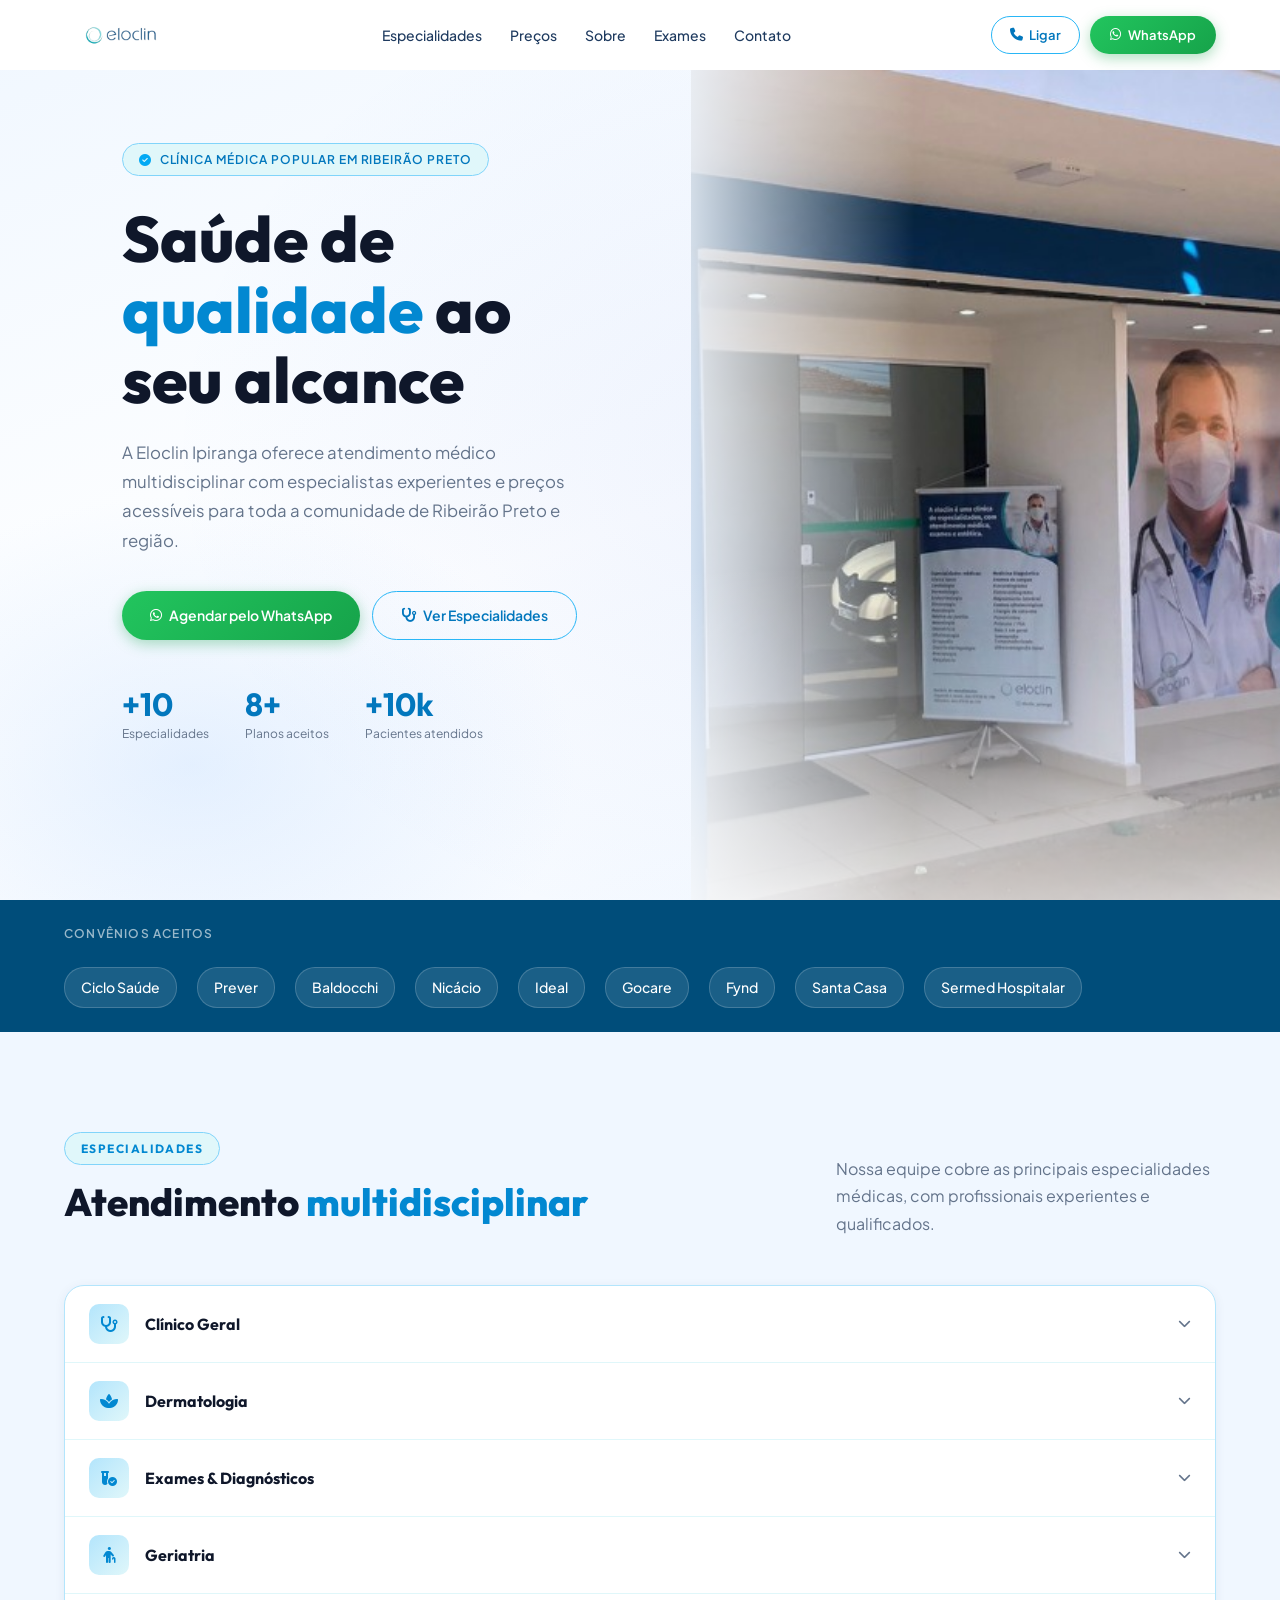
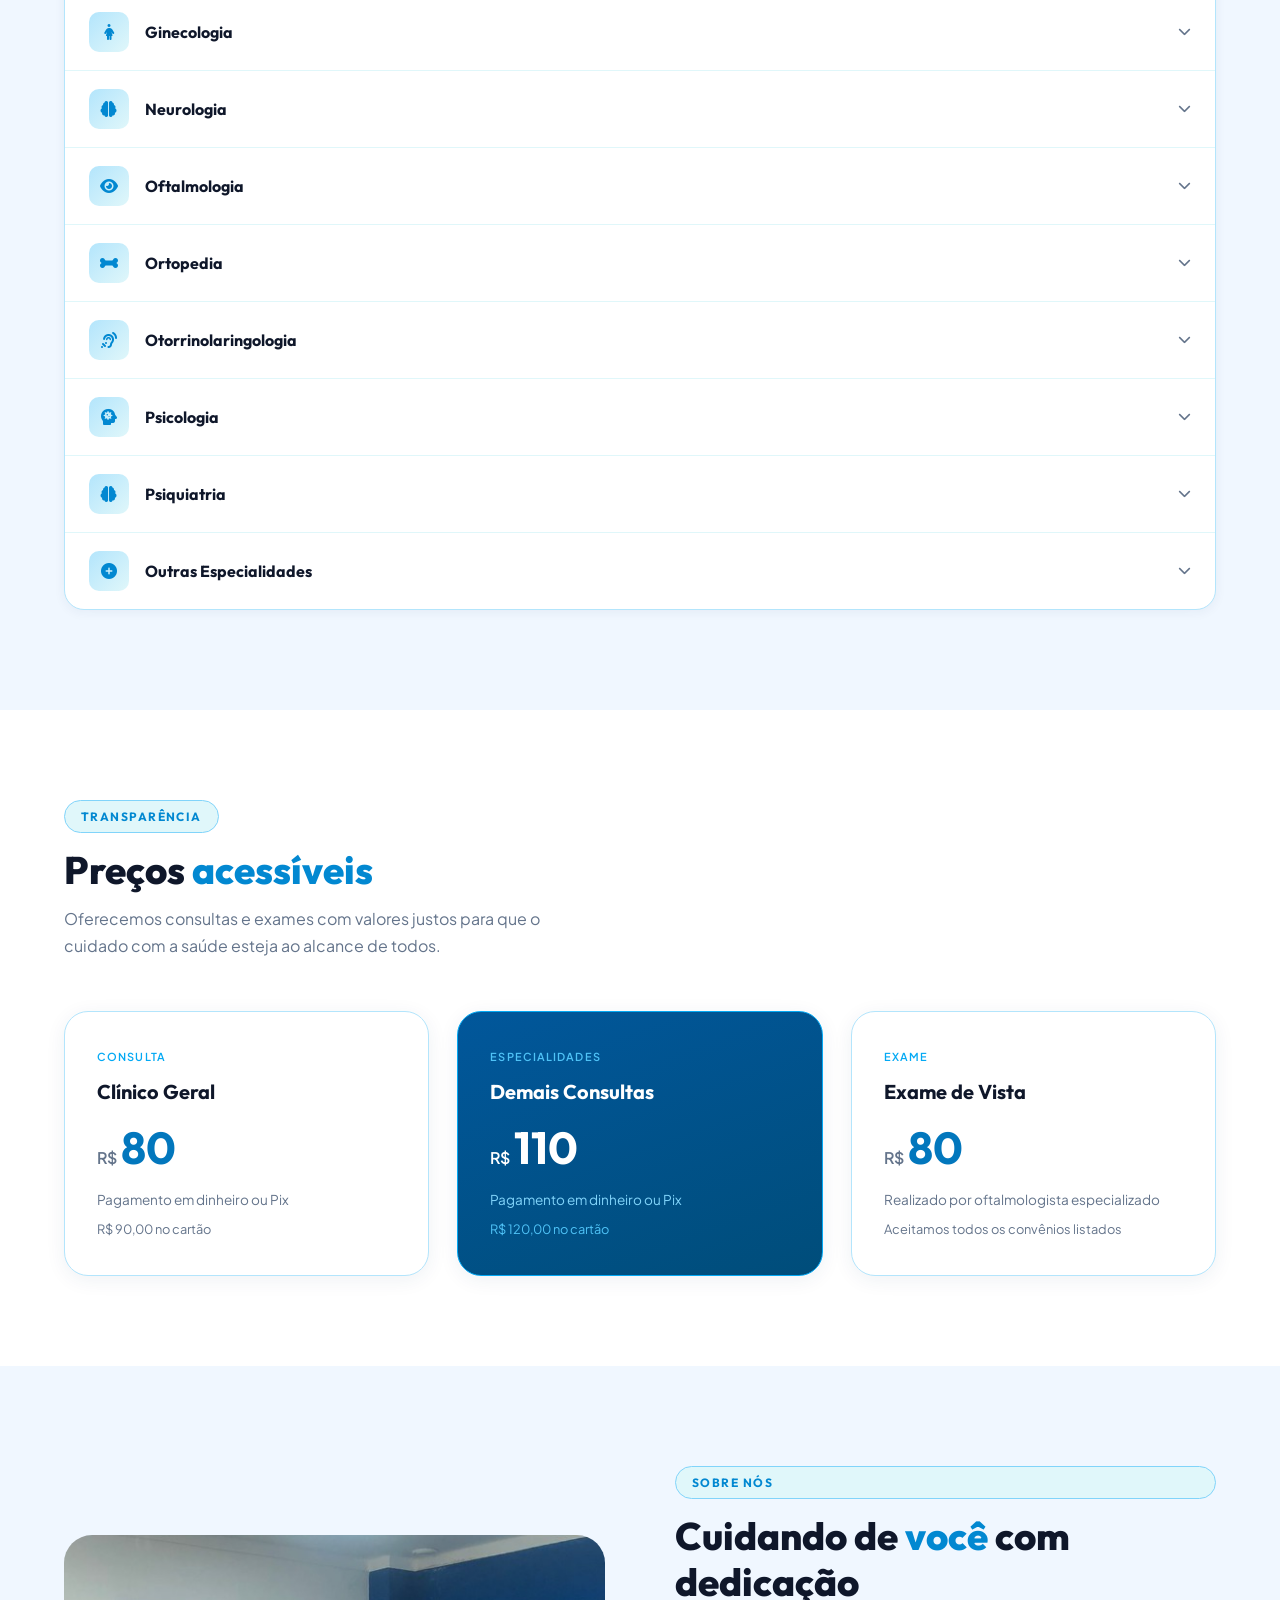
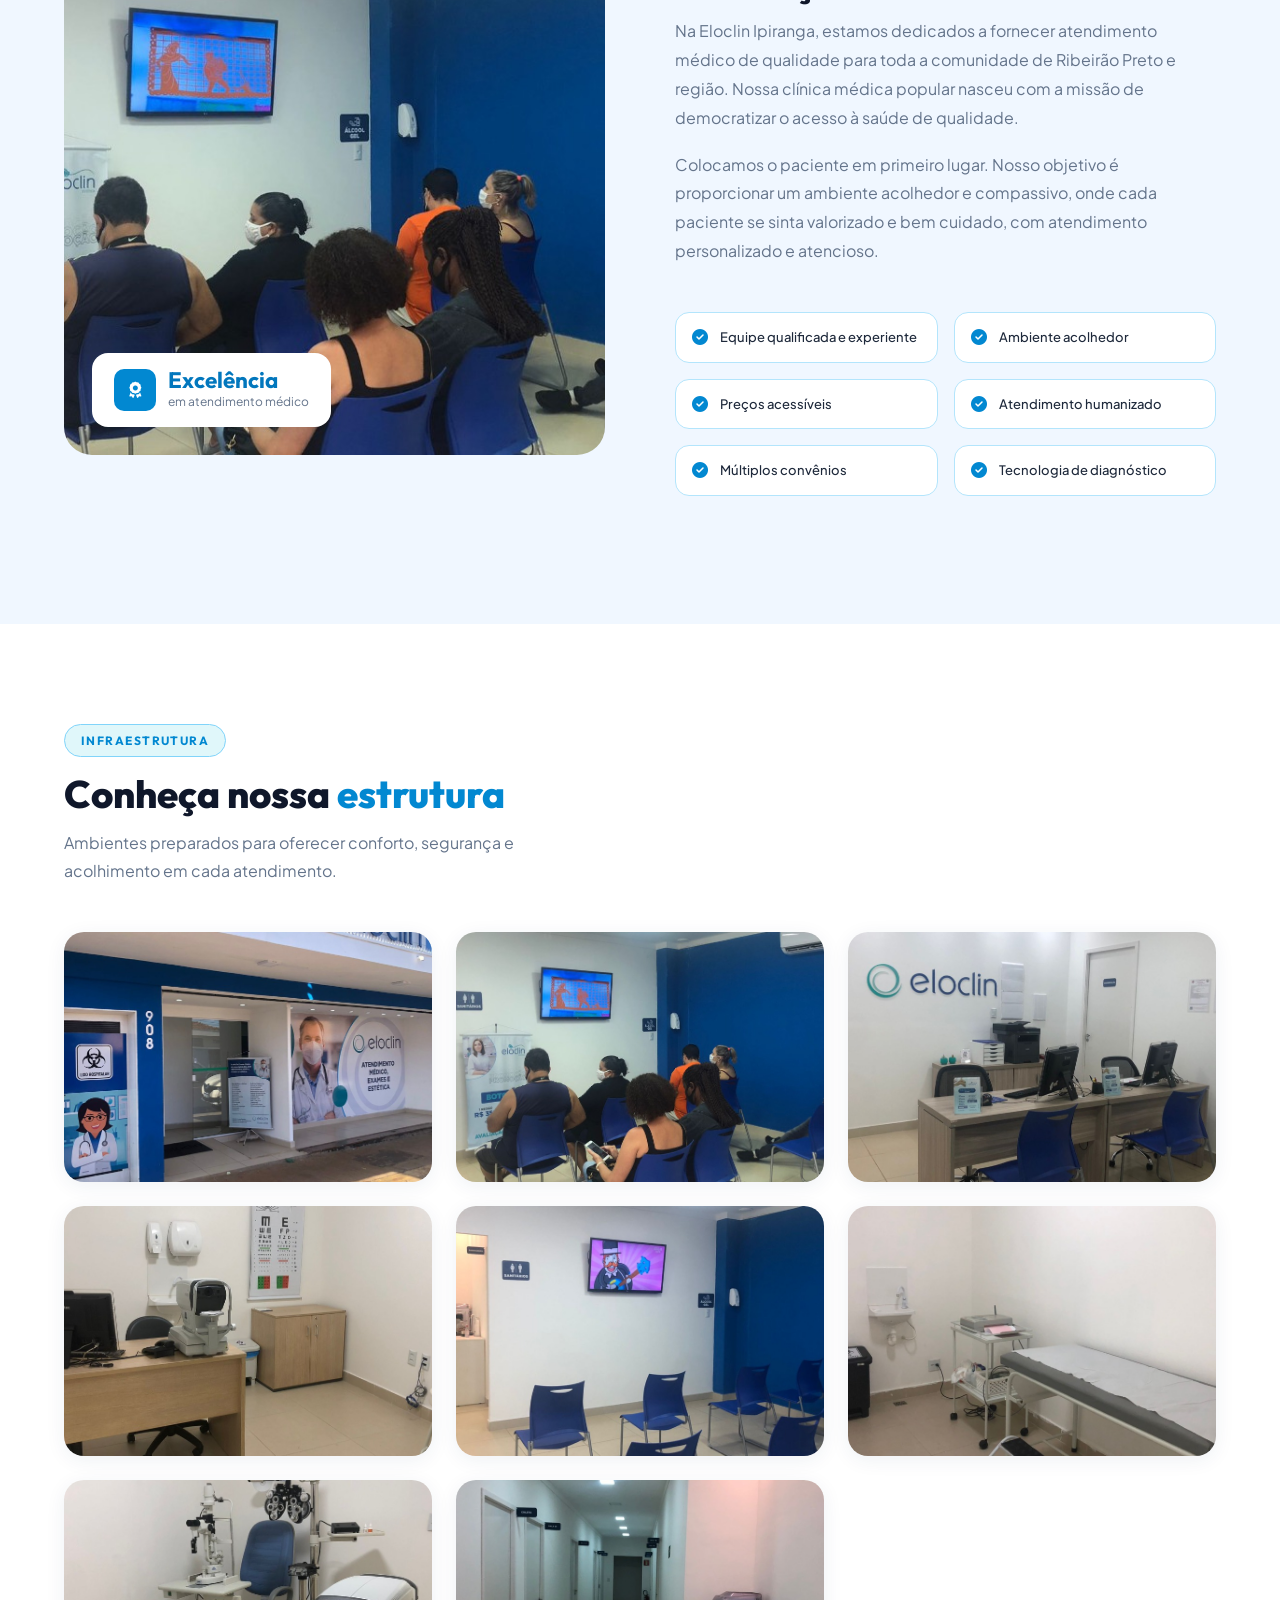
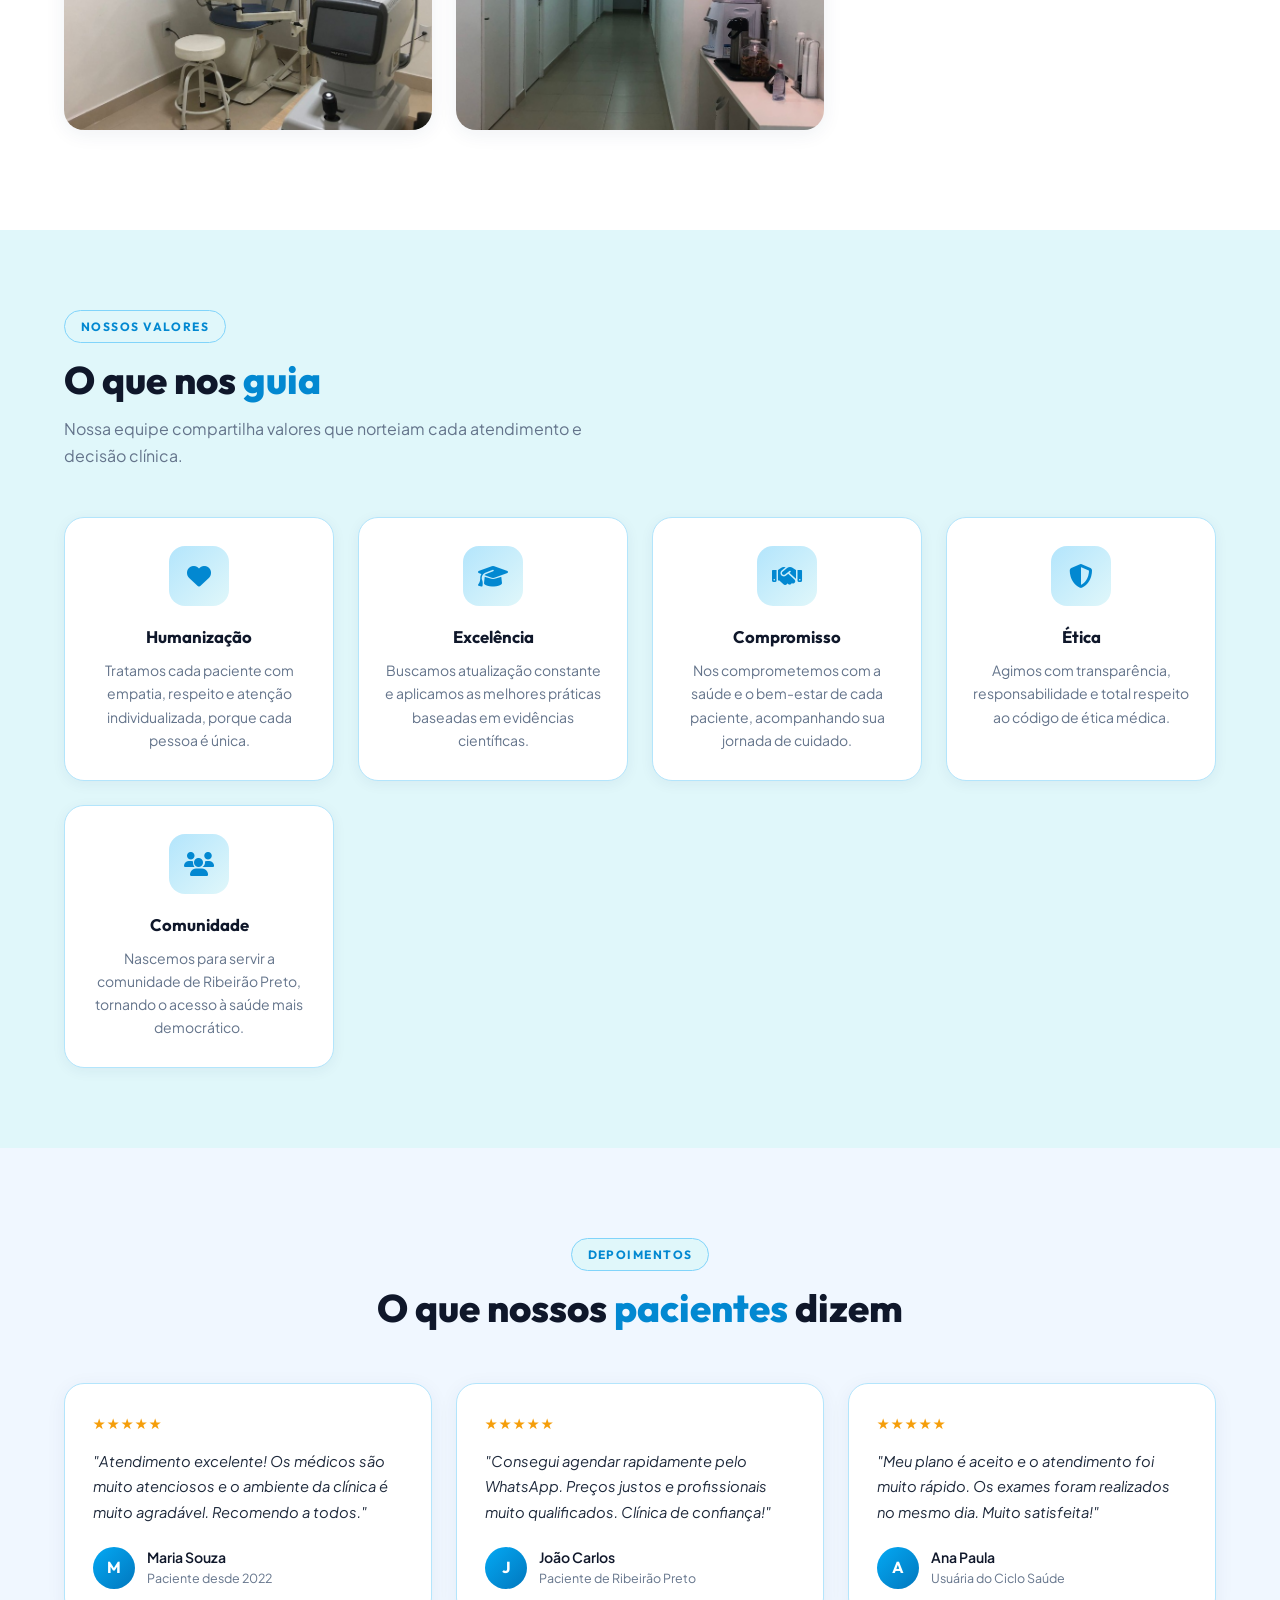
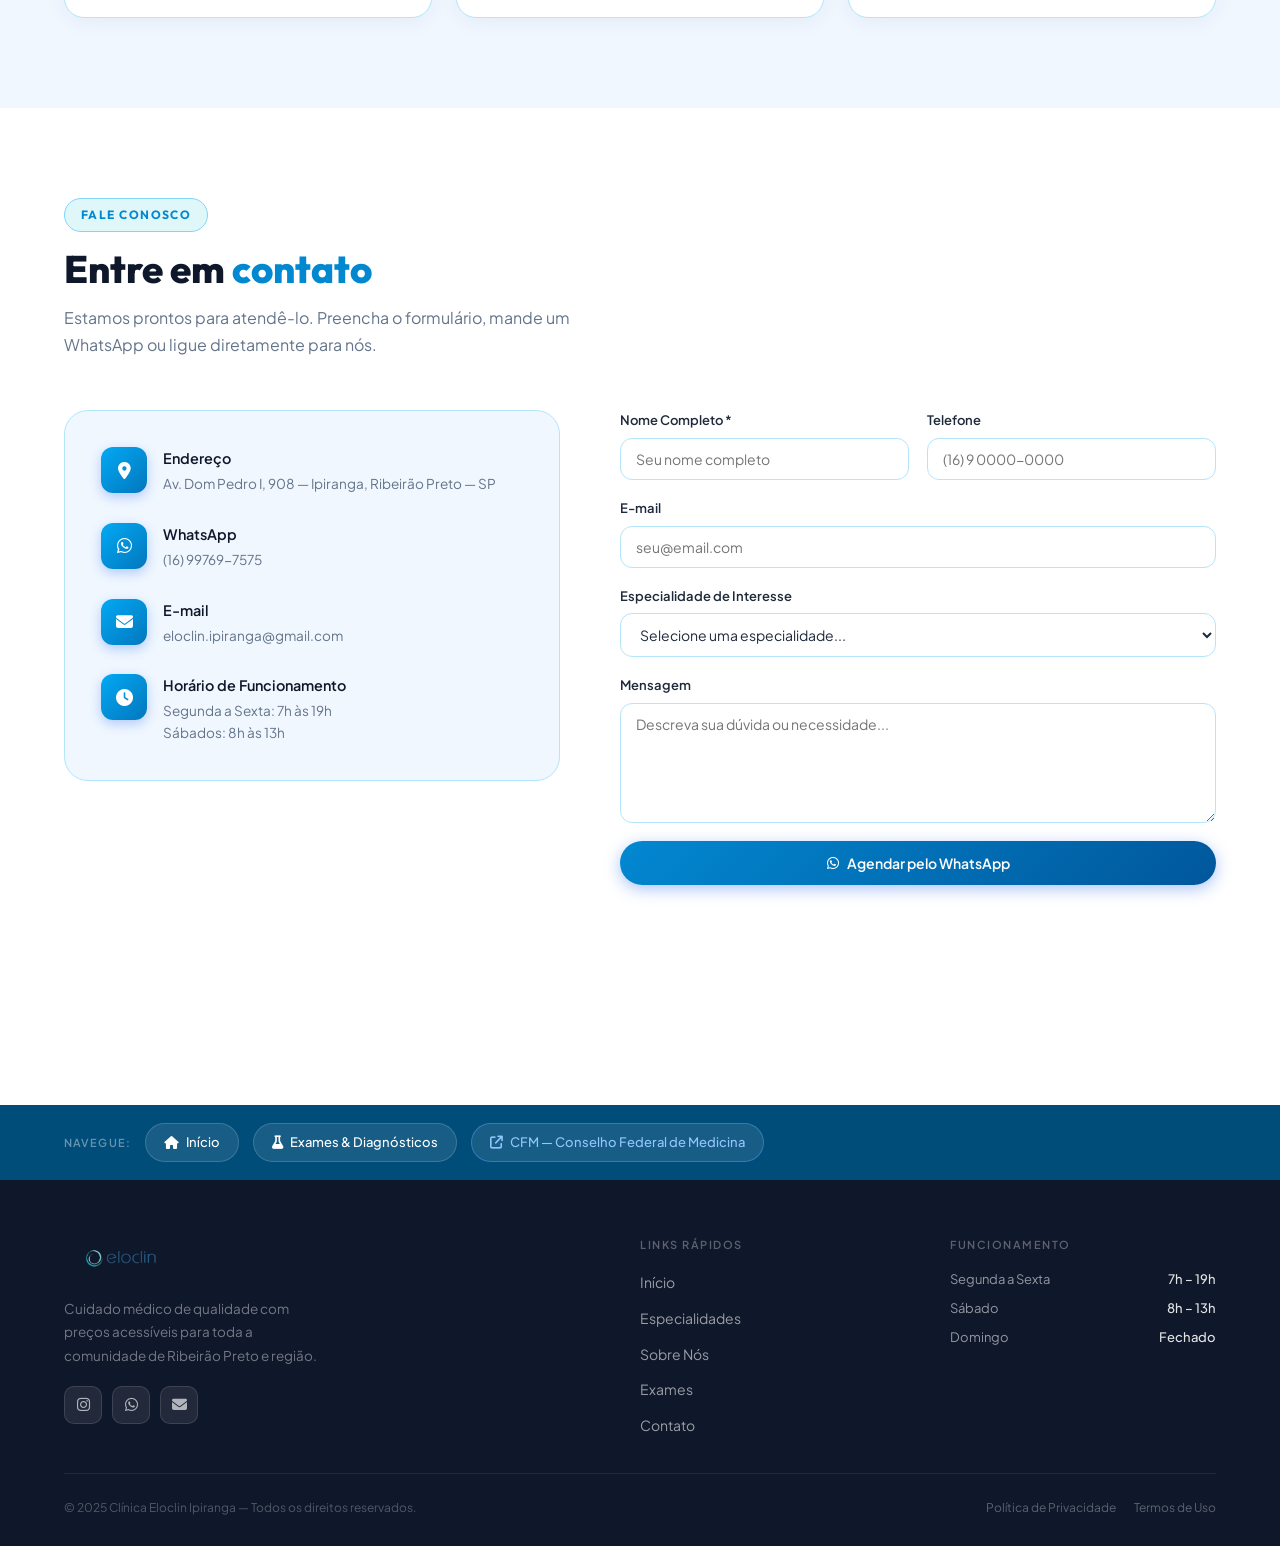
==== commit c84205d8: "Alteração de especialidades" ====
--- a/backup_site/Eloclin_accordion/Site/index.html
+++ b/backup_site/Eloclin_accordion/Site/index.html
@@ -4,7 +4,7 @@
   <meta charset="UTF-8">
   <meta name="viewport" content="width=device-width, initial-scale=1.0">
   <title>Eloclin | Clínica Médica Ipiranga — Ribeirão Preto</title>
-  <meta name="description" content="Clínica médica popular em Ribeirão Preto. Consultas acessíveis, +12 especialidades, convênios aceitos e agendamento pelo WhatsApp.">
+  <meta name="description" content="Clínica médica popular em Ribeirão Preto. Consultas acessíveis, +10 especialidades, convênios aceitos e agendamento pelo WhatsApp.">
   <meta property="og:title" content="Eloclin | Clínica Médica Ipiranga — Ribeirão Preto">
   <meta property="og:description" content="Atendimento médico multidisciplinar com preços acessíveis em Ribeirão Preto.">
   <meta property="og:image" content="https://eloclinipiranga.com.br/imagens/foto1.jpeg">
@@ -79,7 +79,7 @@
       <a href="#servicos" class="btn-outline"><i class="fa-solid fa-stethoscope"></i> Ver Especialidades</a>
     </div>
     <div class="hero-stats">
-      <div class="stat"><span class="stat-num">+12</span><span class="stat-label">Especialidades</span></div>
+      <div class="stat"><span class="stat-num">+10</span><span class="stat-label">Especialidades</span></div>
       <div class="stat"><span class="stat-num">8+</span><span class="stat-label">Planos aceitos</span></div>
       <div class="stat"><span class="stat-num">+10k</span><span class="stat-label">Pacientes atendidos</span></div>
     </div>
@@ -142,19 +142,6 @@
     <div class="acc-item">
       <button class="acc-head" aria-expanded="false">
         <div class="acc-left">
-          <div class="acc-icon"><i class="fa-solid fa-dna" aria-hidden="true"></i></div>
-          <span class="acc-name">Endocrinologia</span>
-        </div>
-        <i class="fa-solid fa-chevron-down acc-chevron" aria-hidden="true"></i>
-      </button>
-      <div class="acc-body" hidden>
-        <p>Diagnóstico e tratamento de distúrbios endócrinos e metabólicos com acompanhamento especializado.</p>
-      </div>
-    </div>
-
-    <div class="acc-item">
-      <button class="acc-head" aria-expanded="false">
-        <div class="acc-left">
           <div class="acc-icon"><i class="fa-solid fa-vial-circle-check" aria-hidden="true"></i></div>
           <span class="acc-name">Exames & Diagnósticos</span>
         </div>
@@ -240,19 +227,6 @@
       </button>
       <div class="acc-body" hidden>
         <p>Diagnóstico e tratamento de doenças dos ouvidos, nariz, garganta e vias aéreas.</p>
-      </div>
-    </div>
-
-    <div class="acc-item">
-      <button class="acc-head" aria-expanded="false">
-        <div class="acc-left">
-          <div class="acc-icon"><i class="fa-solid fa-child" aria-hidden="true"></i></div>
-          <span class="acc-name">Pediatria</span>
-        </div>
-        <i class="fa-solid fa-chevron-down acc-chevron" aria-hidden="true"></i>
-      </button>
-      <div class="acc-body" hidden>
-        <p>Atendimento especializado para crianças, desde o nascimento até a adolescência.</p>
       </div>
     </div>
 
@@ -561,7 +535,6 @@
             <option value="">Selecione uma especialidade...</option>
             <option>Clínico Geral</option>
             <option>Dermatologia</option>
-            <option>Endocrinologia</option>
             <option>Exames & Diagnósticos</option>
             <option>Geriatria</option>
             <option>Ginecologia</option>
@@ -569,7 +542,6 @@
             <option>Oftalmologia</option>
             <option>Ortopedia</option>
             <option>Otorrinolaringologia</option>
-            <option>Pediatria</option>
             <option>Psicologia</option>
             <option>Psiquiatria</option>
             <option>Outras Especialidades</option>
